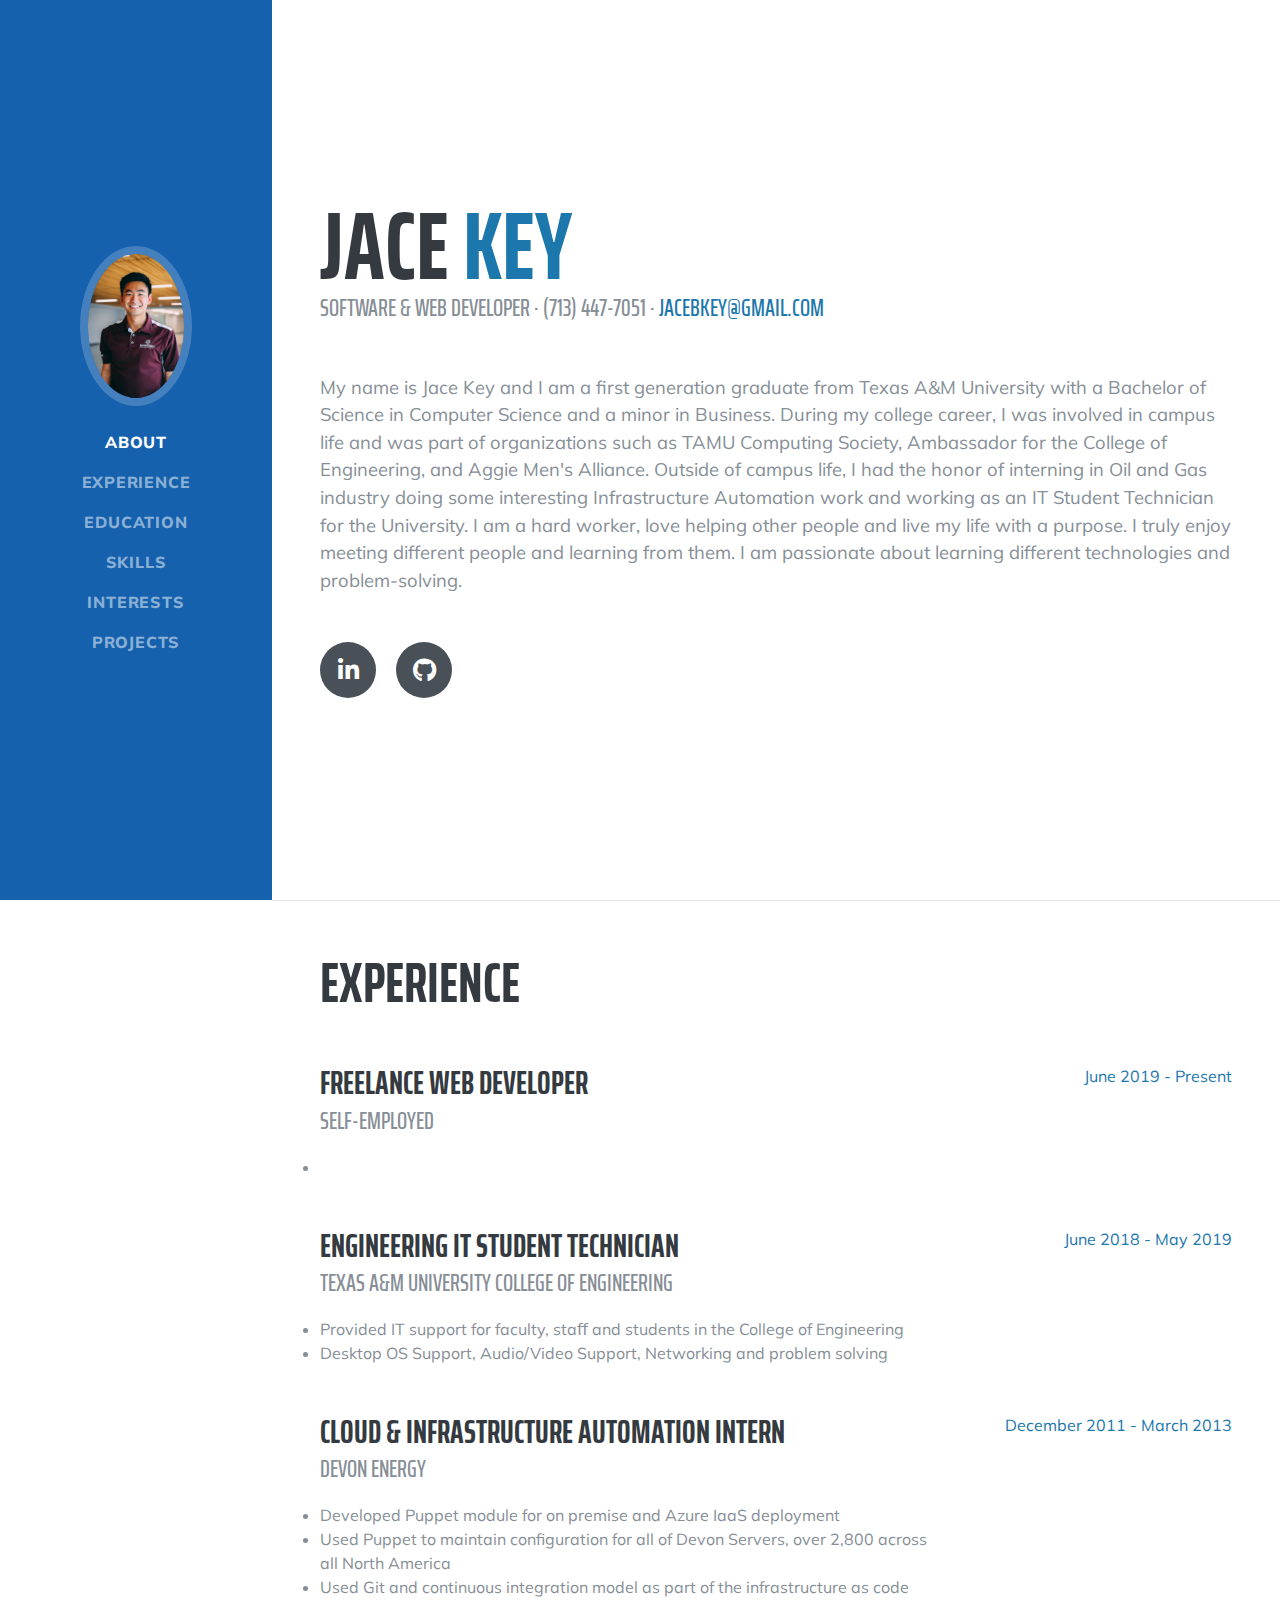
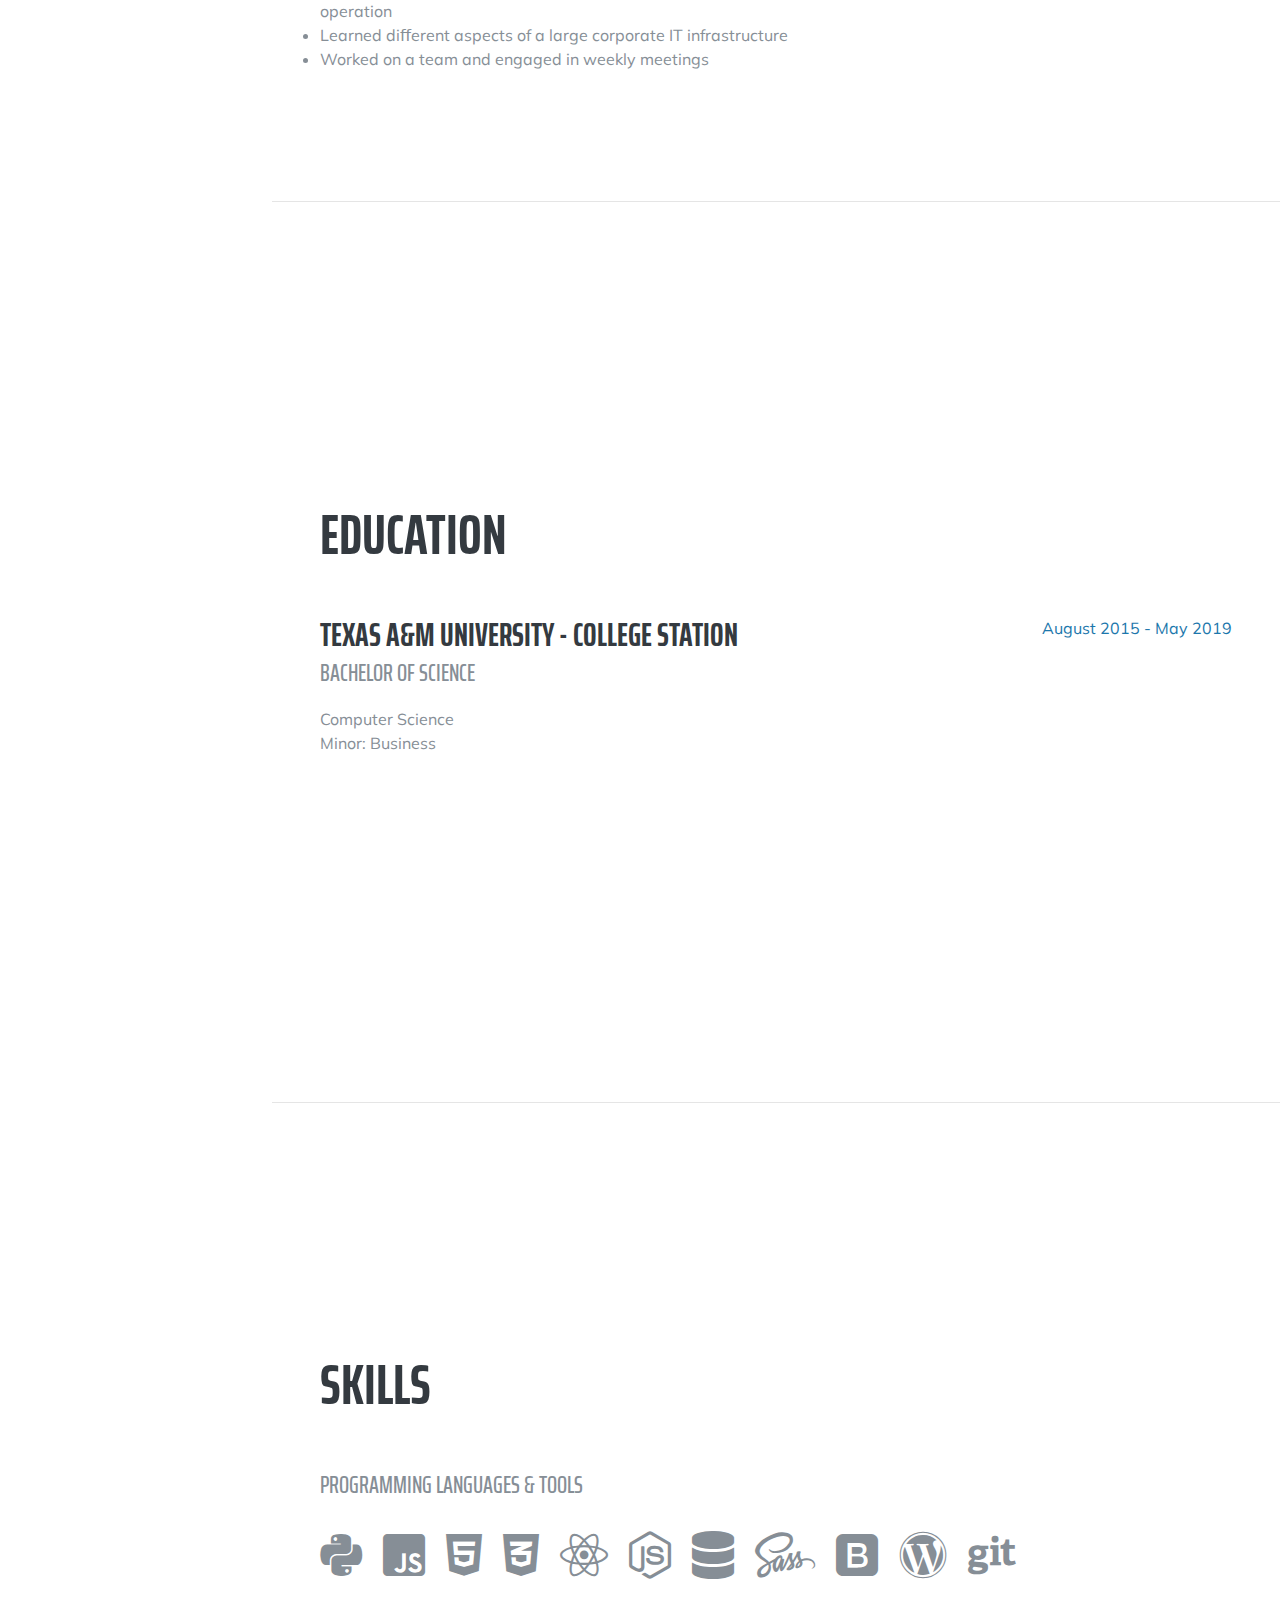
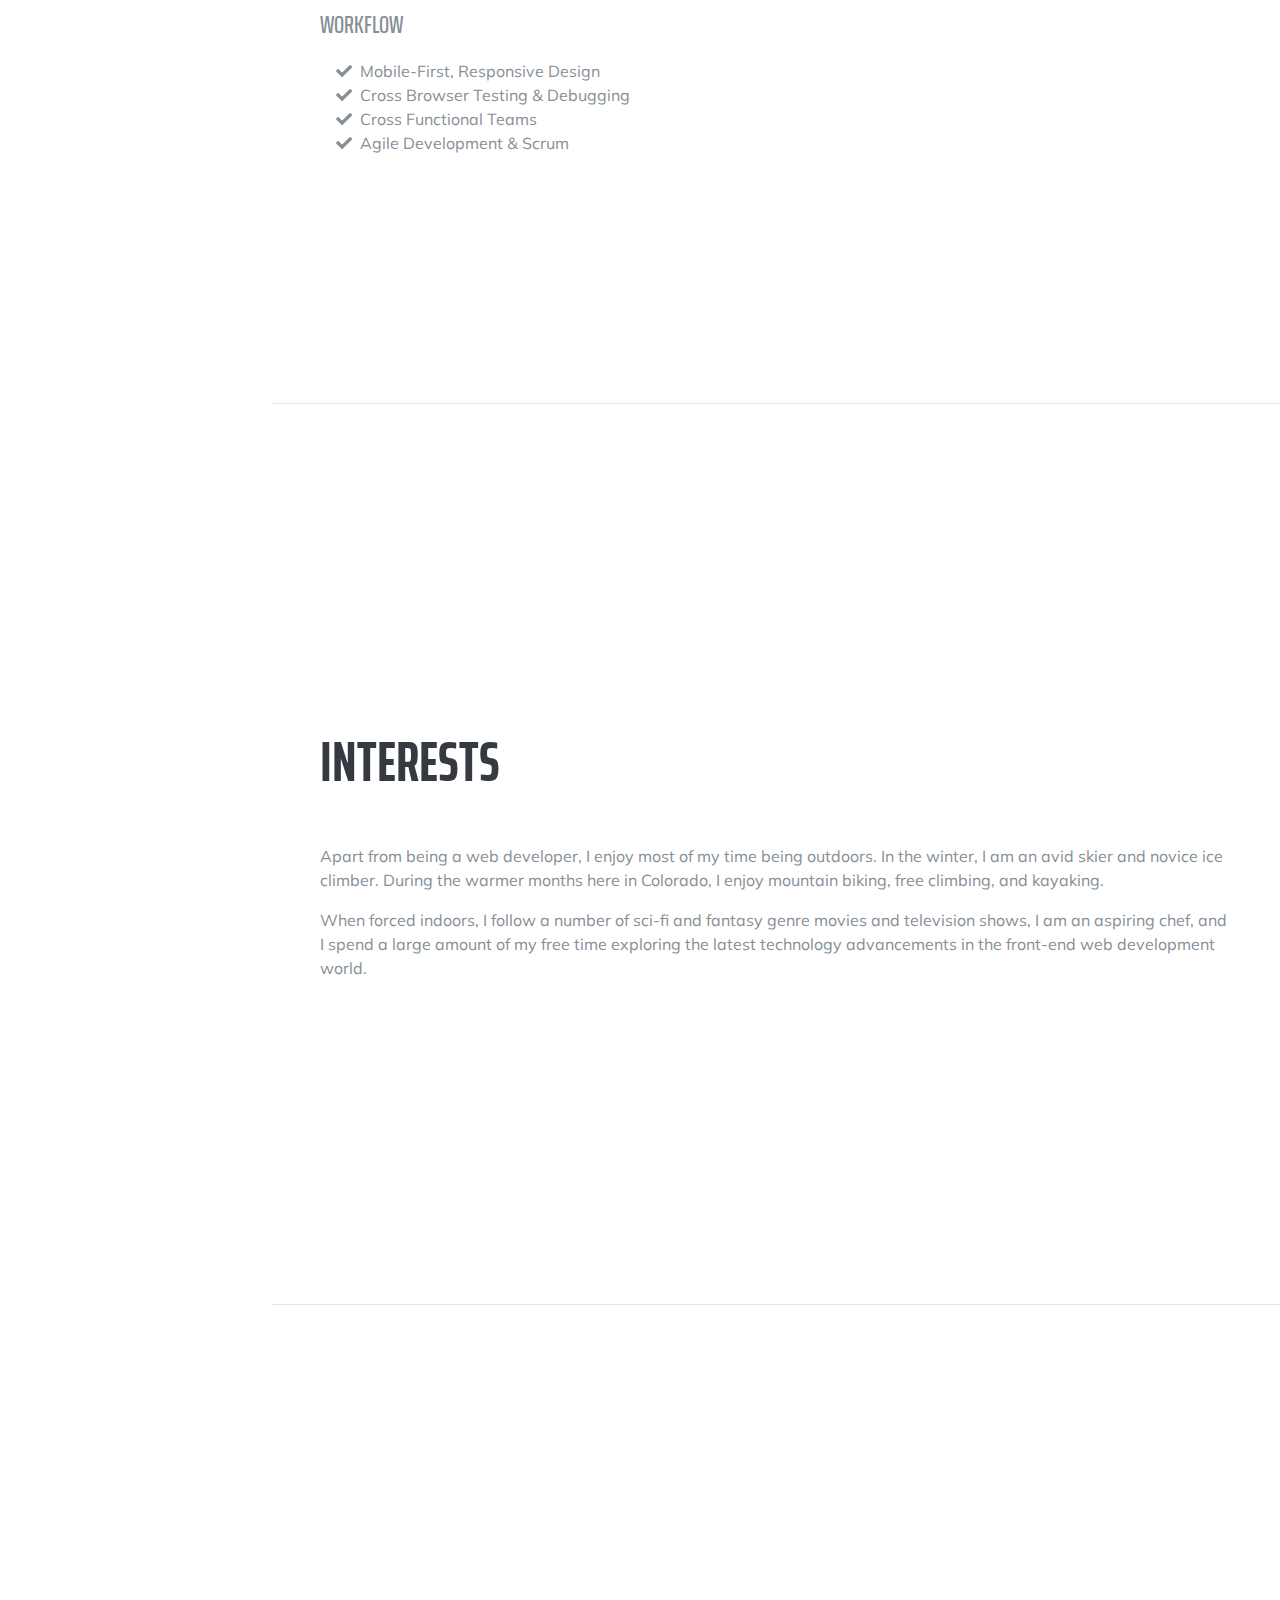
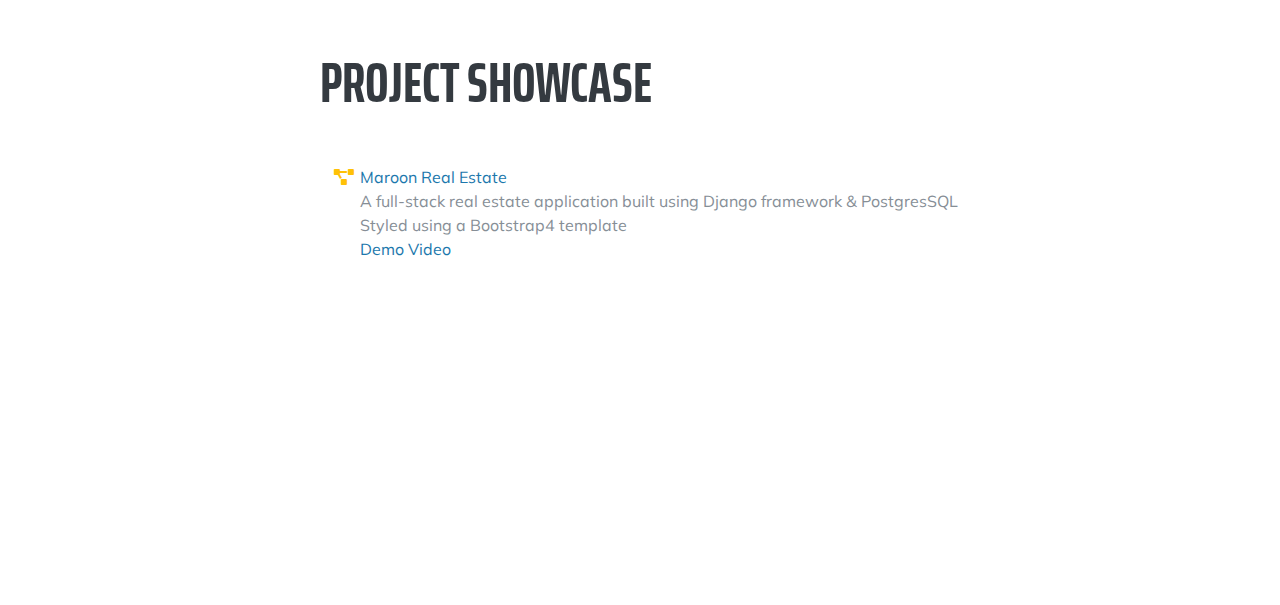
==== index.html @ ccd64944 "added everything except for interests" ====
<!DOCTYPE html>
<html lang="en">

<head>

  <meta charset="utf-8">
  <meta name="viewport" content="width=device-width, initial-scale=1, shrink-to-fit=no">
  <meta name="description" content="">
  <meta name="author" content="">

  <title>Jace B Key - Software & Web Developer</title>

  <!-- Bootstrap core CSS -->
  <link href="vendor/bootstrap/css/bootstrap.min.css" rel="stylesheet">

  <!-- Custom fonts for this template -->
  <link href="https://fonts.googleapis.com/css?family=Saira+Extra+Condensed:500,700" rel="stylesheet">
  <link href="https://fonts.googleapis.com/css?family=Muli:400,400i,800,800i" rel="stylesheet">
  <link href="vendor/fontawesome-free/css/all.min.css" rel="stylesheet">

  <!-- Custom styles for this template -->
  <link href="css/resume.min.css" rel="stylesheet">

</head>

<body id="page-top">

  <nav class="navbar navbar-expand-lg navbar-dark bg-primary fixed-top" id="sideNav">
    <a class="navbar-brand js-scroll-trigger" href="#page-top">
      <span class="d-block d-lg-none">Jace Key</span>
      <span class="d-none d-lg-block">
        <img class="img-fluid img-profile rounded-circle mx-auto mb-2" src="img/profile.jpg" alt="">
      </span>
    </a>
    <button class="navbar-toggler" type="button" data-toggle="collapse" data-target="#navbarSupportedContent" aria-controls="navbarSupportedContent" aria-expanded="false" aria-label="Toggle navigation">
      <span class="navbar-toggler-icon"></span>
    </button>
    <div class="collapse navbar-collapse" id="navbarSupportedContent">
      <ul class="navbar-nav">
        <li class="nav-item">
          <a class="nav-link js-scroll-trigger" href="#about">About</a>
        </li>
        <li class="nav-item">
          <a class="nav-link js-scroll-trigger" href="#experience">Experience</a>
        </li>
        <li class="nav-item">
          <a class="nav-link js-scroll-trigger" href="#education">Education</a>
        </li>
        <li class="nav-item">
          <a class="nav-link js-scroll-trigger" href="#skills">Skills</a>
        </li>
        <li class="nav-item">
          <a class="nav-link js-scroll-trigger" href="#interests">Interests</a>
        </li>
        <li class="nav-item">
          <a class="nav-link js-scroll-trigger" href="#projects">Projects</a>
        </li>
      </ul>
    </div>
  </nav>

  <div class="container-fluid p-0">

    <section class="resume-section p-3 p-lg-5 d-flex align-items-center" id="about">
      <div class="w-100">
        <h1 class="mb-0">Jace
          <span class="text-primary">Key</span>
        </h1>
        <div class="subheading mb-5">Software & Web Developer · (713) 447-7051 ·
          <a href="mailto:jacebkey@gmail.com">jacebkey@gmail.com</a>
        </div>
        <p class="lead mb-5">My name is Jace Key and I am a first generation graduate from Texas A&M University with a Bachelor of Science in Computer Science and a minor in Business.

          During my college career, I was involved in campus life and was part of organizations such as TAMU Computing Society, Ambassador for the College of Engineering, and Aggie Men's Alliance. Outside of campus life, I had the honor of interning in Oil and Gas industry doing some interesting Infrastructure Automation work and working as an IT Student Technician for the University.

          I am a hard worker, love helping other people and live my life with a purpose. I truly enjoy meeting different people and learning from them. I am passionate about learning different technologies and problem-solving.


        </p>
        <div class="social-icons">
          <a href="https://www.linkedin.com/in/jace-key/" target="_blank">
            <i class="fab fa-linkedin-in" ></i>
          </a>
          <a href="https://github.com/jacebkey" target="_blank">
            <i class="fab fa-github"></i>
          </a>
        </div>
      </div>
    </section>

    <hr class="m-0">

    <section class="resume-section p-3 p-lg-5 d-flex justify-content-center" id="experience">
      <div class="w-100">
        <h2 class="mb-5">Experience</h2>

        <div class="resume-item d-flex flex-column flex-md-row justify-content-between mb-5">
          <div class="resume-content">
            <h3 class="mb-0">Freelance Web Developer</h3>
            <div class="subheading mb-3">Self-Employed</div>
            <li></li>
          </div>
          <div class="resume-date text-md-right">
            <span class="text-primary">June 2019 - Present</span>
          </div>
        </div>

        <div class="resume-item d-flex flex-column flex-md-row justify-content-between mb-5">
          <div class="resume-content">
            <h3 class="mb-0">Engineering IT Student Technician</h3>
            <div class="subheading mb-3">Texas A&M University College of Engineering</div>
            <li>Provided IT support for faculty, staﬀ and students in the College of Engineering</li>
            <li>Desktop OS Support, Audio/Video Support, Networking and problem solving</li>
          </div>

          <div class="resume-date text-md-right">
            <span class="text-primary">June 2018 - May 2019</span>
          </div>
        </div>

        <div class="resume-item d-flex flex-column flex-md-row justify-content-between mb-5">
          <div class="resume-content">
            <h3 class="mb-0">Cloud & Infrastructure Automation Intern</h3>
            <div class="subheading mb-3">Devon Energy</div>
            <li>Developed Puppet module for on premise and Azure IaaS deployment</li>
            <li>Used Puppet to maintain configuration for all of Devon Servers, over 2,800 across all North America</li>
            <li>Used Git and continuous integration model as part of the infrastructure as code operation</li>
            <li>Learned diﬀerent aspects of a large corporate IT infrastructure</li>
            <li>Worked on a team and engaged in weekly meetings</li>
          </div>
          <div class="resume-date text-md-right">
            <span class="text-primary">December 2011 - March 2013</span>
          </div>
        </div>

      </div>

    </section>

    <hr class="m-0">

    <section class="resume-section p-3 p-lg-5 d-flex align-items-center" id="education">
      <div class="w-100">
        <h2 class="mb-5">Education</h2>

        <div class="resume-item d-flex flex-column flex-md-row justify-content-between mb-5">
          <div class="resume-content">
            <h3 class="mb-0">Texas A&M University - College Station</h3>

            <div class="subheading mb-3">Bachelor of Science</div>
            <div>Computer Science</div>
            <div>Minor: Business</div>

          </div>
          <div class="resume-date text-md-right">
            <span class="text-primary">August 2015 - May 2019</span>
          </div>
        </div>

      </div>
    </section>

    <hr class="m-0">

    <section class="resume-section p-3 p-lg-5 d-flex align-items-center" id="skills">
      <div class="w-100">
        <h2 class="mb-5">Skills</h2>

        <div class="subheading mb-3">Programming Languages &amp; Tools</div>
        <ul class="list-inline dev-icons">
          <li class="list-inline-item">
            <i class="fab fa-python"></i>
          </li>
          <li class="list-inline-item">
            <i class="fab fa-js-square"></i>
          </li>
          <li class="list-inline-item">
            <i class="fab fa-html5"></i>
          </li>
          <li class="list-inline-item">
            <i class="fab fa-css3-alt"></i>
          </li>
          <li class="list-inline-item">
            <i class="fab fa-react"></i>
          </li>
          <li class="list-inline-item">
            <i class="fab fa-node-js"></i>
          </li>
          <li class="list-inline-item">
            <i class="fas fa-database"></i>
          </li>
          <li class="list-inline-item">
            <i class="fab fa-sass"></i>
          </li>
          <li class="list-inline-item">
            <i class="fab fa-bootstrap"></i>
          </li>
          <li class="list-inline-item">
            <i class="fab fa-wordpress"></i>
          </li>
          <li class="list-inline-item">
            <i class="fab fa-git"></i>
          </li>
        </ul>

        <div class="subheading mb-3">Workflow</div>
        <ul class="fa-ul mb-0">
          <li>
            <i class="fa-li fa fa-check"></i>
            Mobile-First, Responsive Design</li>
          <li>
            <i class="fa-li fa fa-check"></i>
            Cross Browser Testing &amp; Debugging</li>
          <li>
            <i class="fa-li fa fa-check"></i>
            Cross Functional Teams</li>
          <li>
            <i class="fa-li fa fa-check"></i>
            Agile Development &amp; Scrum</li>
        </ul>
      </div>
    </section>

    <hr class="m-0">

    <section class="resume-section p-3 p-lg-5 d-flex align-items-center" id="interests">
      <div class="w-100">
        <h2 class="mb-5">Interests</h2>
        <p>Apart from being a web developer, I enjoy most of my time being outdoors. In the winter, I am an avid skier and novice ice climber. During the warmer months here in Colorado, I enjoy mountain biking, free climbing, and kayaking.</p>
        <p class="mb-0">When forced indoors, I follow a number of sci-fi and fantasy genre movies and television shows, I am an aspiring chef, and I spend a large amount of my free time exploring the latest technology advancements in the front-end web development world.</p>
      </div>
    </section>

    <hr class="m-0">

    <section class="resume-section p-3 p-lg-5 d-flex align-items-center" id="projects">
      <div class="w-100">
        <h2 class="mb-5">Project Showcase </h2>
        <ul class="fa-ul mb-0">
          <li>
            <i class="fa-li fa fa-project-diagram text-warning"></i>
            <a href="http://206.189.196.239/" target="_blank">Maroon Real Estate</a>
          </li>
            <li>A full-stack real estate application built using Django framework & PostgresSQL</li>
            <li>Styled using a Bootstrap4 template</li>
            <li>
              <a href="#" target="_blank">Demo Video</a>
            </li>

        </ul>
      </div>
    </section>

  </div>

  <!-- Bootstrap core JavaScript -->
  <script src="vendor/jquery/jquery.min.js"></script>
  <script src="vendor/bootstrap/js/bootstrap.bundle.min.js"></script>

  <!-- Plugin JavaScript -->
  <script src="vendor/jquery-easing/jquery.easing.min.js"></script>

  <!-- Custom scripts for this template -->
  <script src="js/resume.min.js"></script>

</body>

</html>
---- css/resume.min.css ----
/*!
 * Start Bootstrap - Resume v5.0.8 (https://startbootstrap.com/template-overviews/resume)
 * Copyright 2013-2019 Start Bootstrap
 * Licensed under MIT (https://github.com/BlackrockDigital/startbootstrap-resume/blob/master/LICENSE)
 */
body {
  font-family: Muli, -apple-system, BlinkMacSystemFont, 'Segoe UI', Roboto, 'Helvetica Neue', Arial, sans-serif, 'Apple Color Emoji', 'Segoe UI Emoji', 'Segoe UI Symbol', 'Noto Color Emoji';
  padding-top: 54px;
  color: #868e96
}

@media (min-width:992px) {
  body {
    padding-top: 0;
    padding-left: 17rem
  }
}

h1,
h2,
h3,
h4,
h5,
h6 {
  font-family: 'Saira Extra Condensed', -apple-system, BlinkMacSystemFont, 'Segoe UI', Roboto, 'Helvetica Neue', Arial, sans-serif, 'Apple Color Emoji', 'Segoe UI Emoji', 'Segoe UI Symbol', 'Noto Color Emoji';
  font-weight: 700;
  text-transform: uppercase;
  color: #343a40
}

h1 {
  font-size: 6rem;
  line-height: 5.5rem
}

h2 {
  font-size: 3.5rem
}

h3 {
  font-size: 2rem
}

p.lead {
  font-size: 1.15rem;
  font-weight: 400
}

.subheading {
  text-transform: uppercase;
  font-weight: 500;
  font-family: 'Saira Extra Condensed', -apple-system, BlinkMacSystemFont, 'Segoe UI', Roboto, 'Helvetica Neue', Arial, sans-serif, 'Apple Color Emoji', 'Segoe UI Emoji', 'Segoe UI Symbol', 'Noto Color Emoji';
  font-size: 1.5rem
}

.social-icons a {
  display: inline-block;
  height: 3.5rem;
  width: 3.5rem;
  background-color: #495057;
  color: #fff !important;
  border-radius: 100%;
  text-align: center;
  font-size: 1.5rem;
  line-height: 3.5rem;
  margin-right: 1rem
}

.social-icons a:last-child {
  margin-right: 0
}

.social-icons a:hover {
  background-color: #1561ad
}

.dev-icons {
  font-size: 3rem
}

.dev-icons .list-inline-item i:hover {
  color: #1561ad
}

#sideNav .navbar-nav .nav-item .nav-link {
  font-weight: 800;
  letter-spacing: .05rem;
  text-transform: uppercase
}

#sideNav .navbar-toggler:focus {
  outline-color: #1c77ac
}

@media (min-width:992px) {
  #sideNav {
    text-align: center;
    position: fixed;
    top: 0;
    left: 0;
    display: flex;
    flex-direction: column;
    width: 17rem;
    height: 100vh
  }

  #sideNav .navbar-brand {
    display: flex;
    margin: auto auto 0;
    padding: .5rem
  }

  #sideNav .navbar-brand .img-profile {
    max-width: 10rem;
    max-height: 10rem;
    border: .5rem solid rgba(255, 255, 255, .2)
  }

  #sideNav .navbar-collapse {
    display: flex;
    align-items: flex-start;
    flex-grow: 0;
    width: 100%;
    margin-bottom: auto
  }

  #sideNav .navbar-collapse .navbar-nav {
    flex-direction: column;
    width: 100%
  }

  #sideNav .navbar-collapse .navbar-nav .nav-item {
    display: block
  }

  #sideNav .navbar-collapse .navbar-nav .nav-item .nav-link {
    display: block
  }
}

section.resume-section {
  padding-top: 5rem !important;
  padding-bottom: 5rem !important;
  max-width: 75rem
}

section.resume-section .resume-item .resume-date {
  min-width: none
}

@media (min-width:768px) {
  section.resume-section {
    min-height: 100vh
  }

  section.resume-section .resume-item .resume-date {
    min-width: 18rem
  }
}

@media (min-width:992px) {
  section.resume-section {
    padding-top: 3rem !important;
    padding-bottom: 3rem !important
  }
}

.bg-primary {
  background-color: #1561ad !important
}

.text-primary {
  color: #1c77ac !important
}

a {
  color: #1c77ac
}

a:active,
a:focus,
a:hover {
  color: #1561ad
}
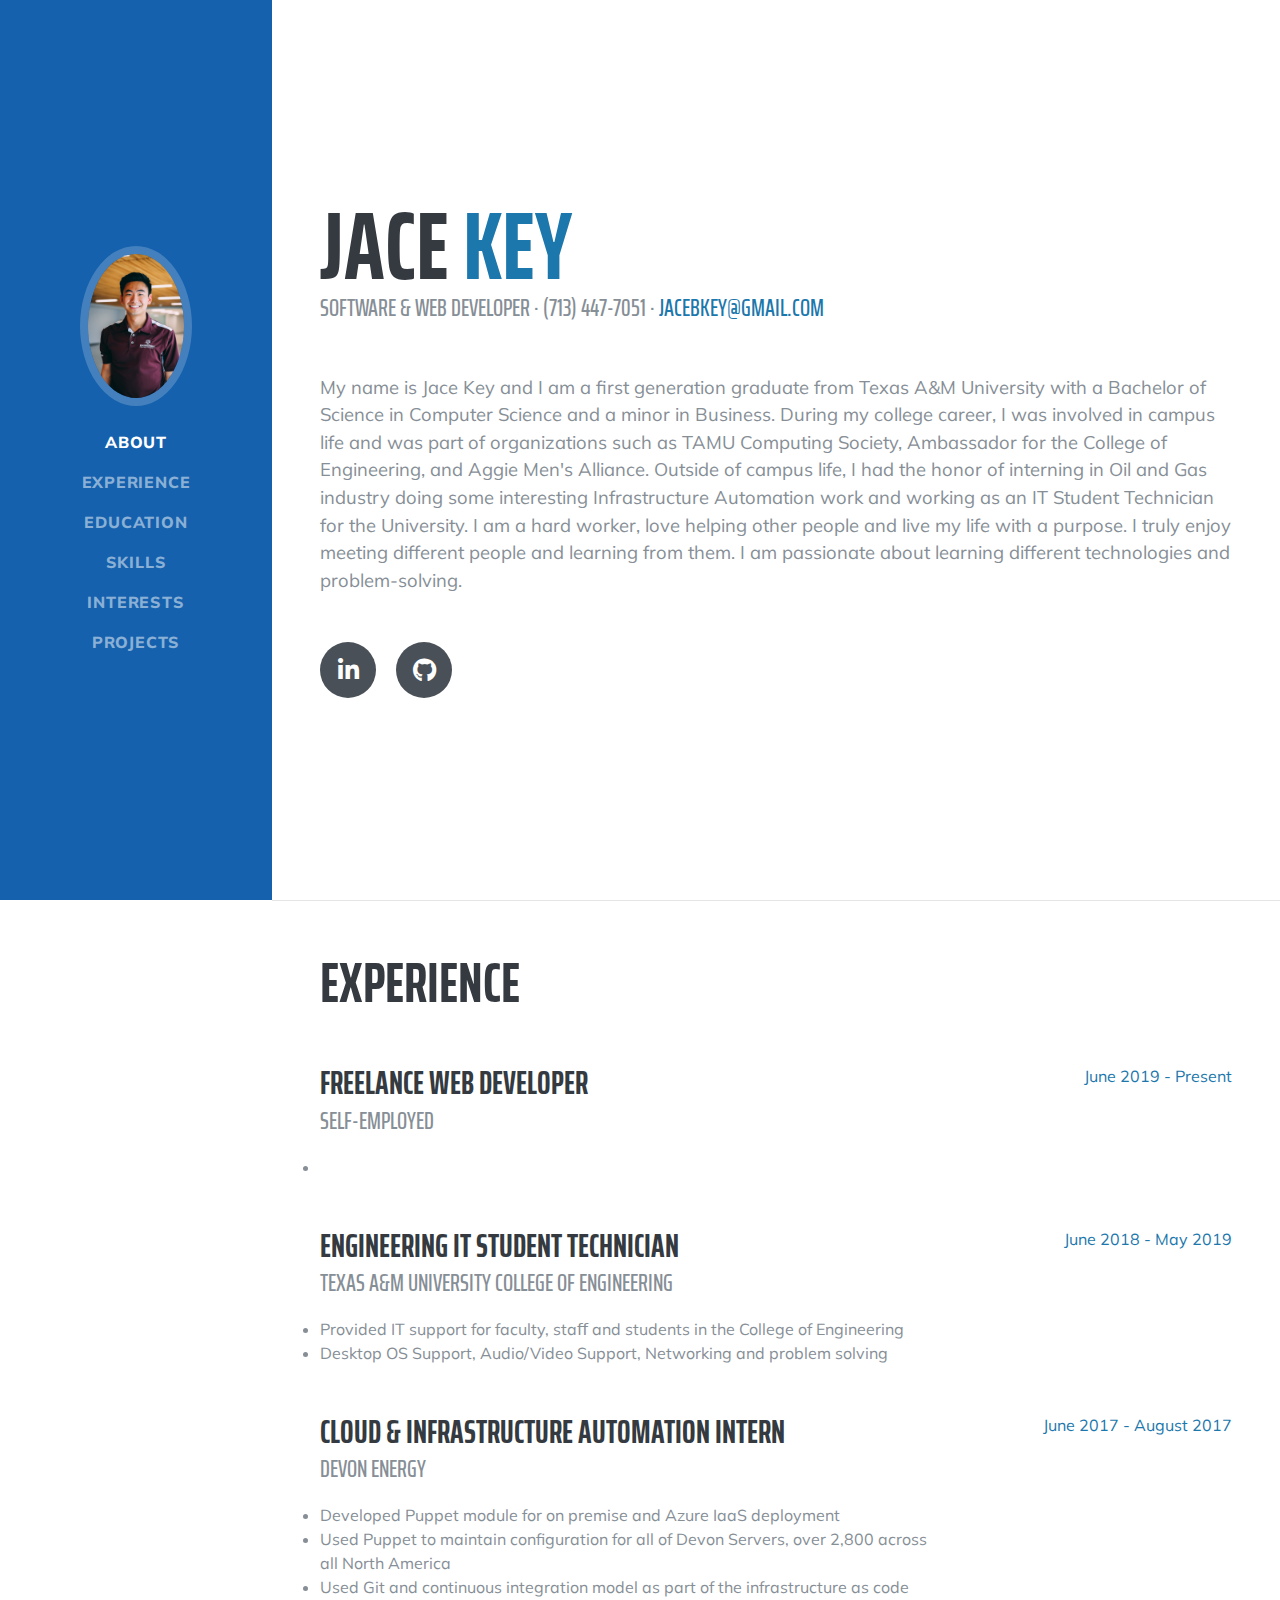
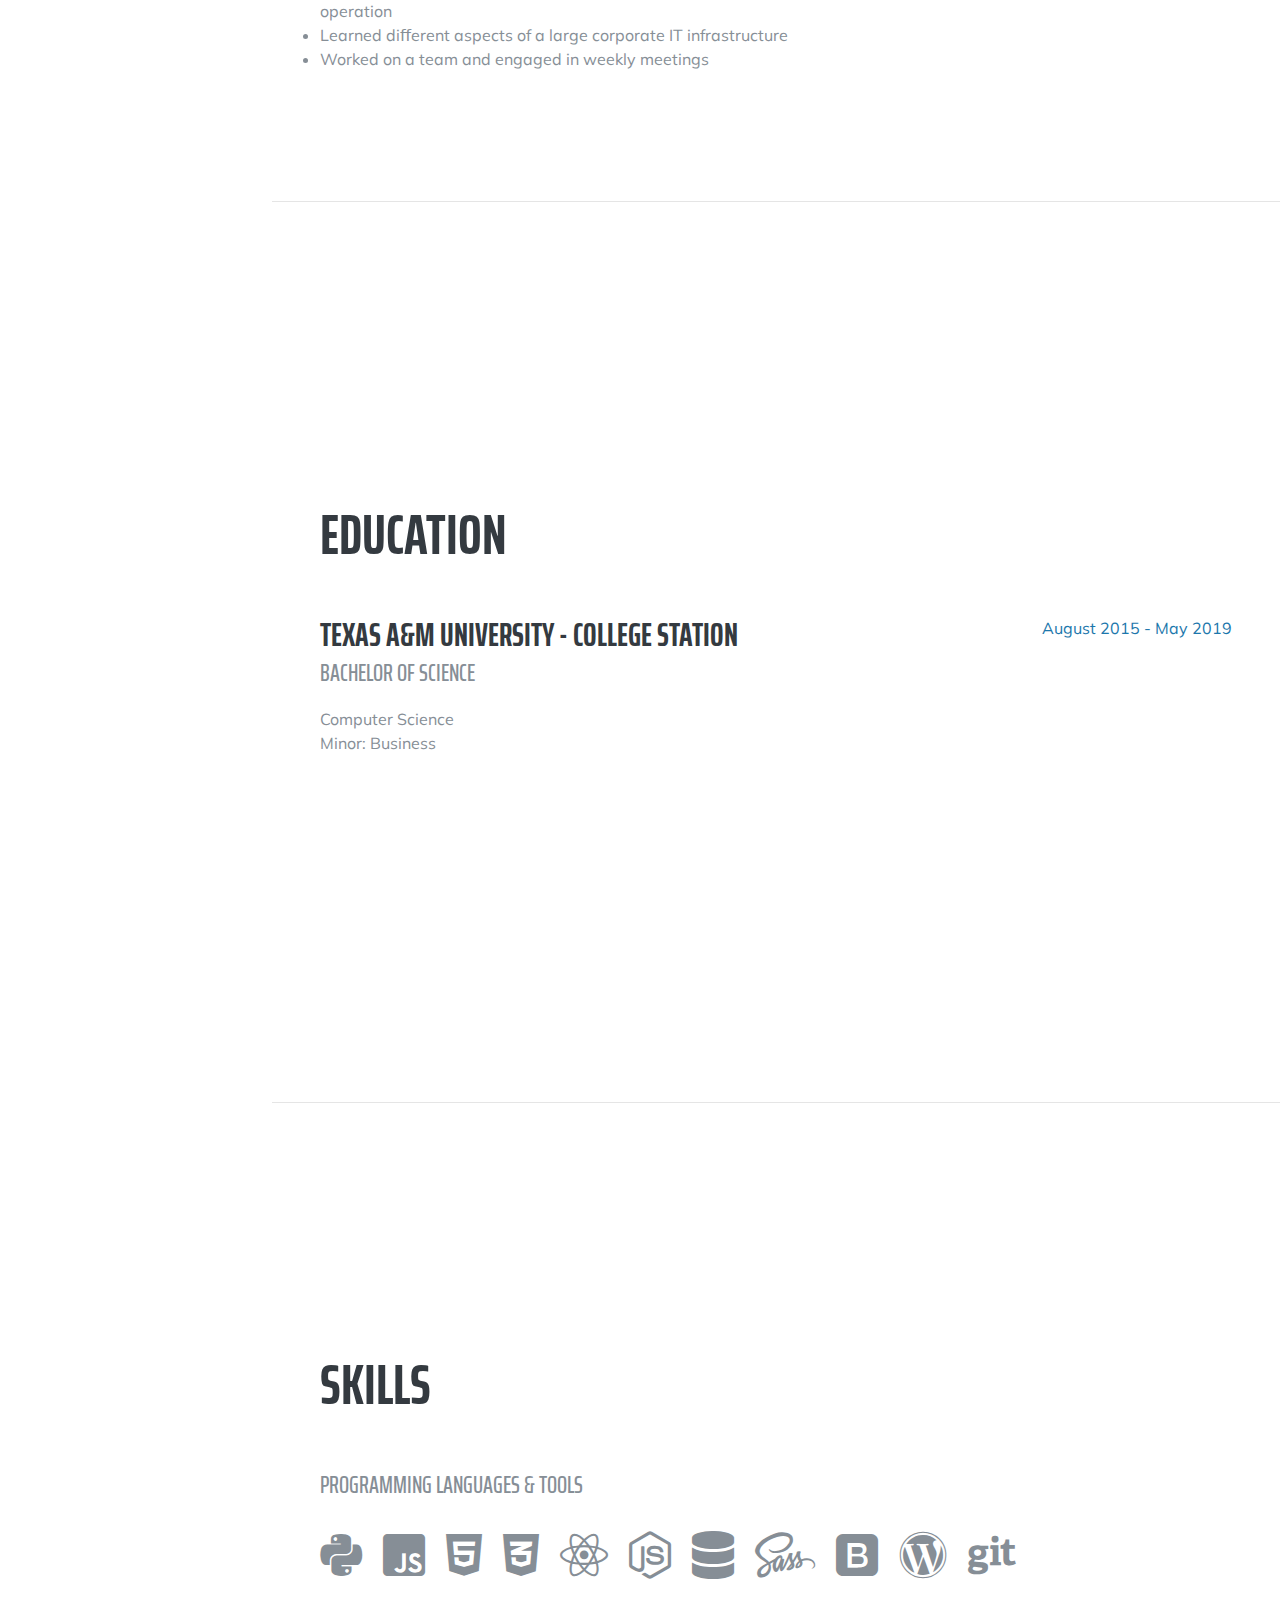
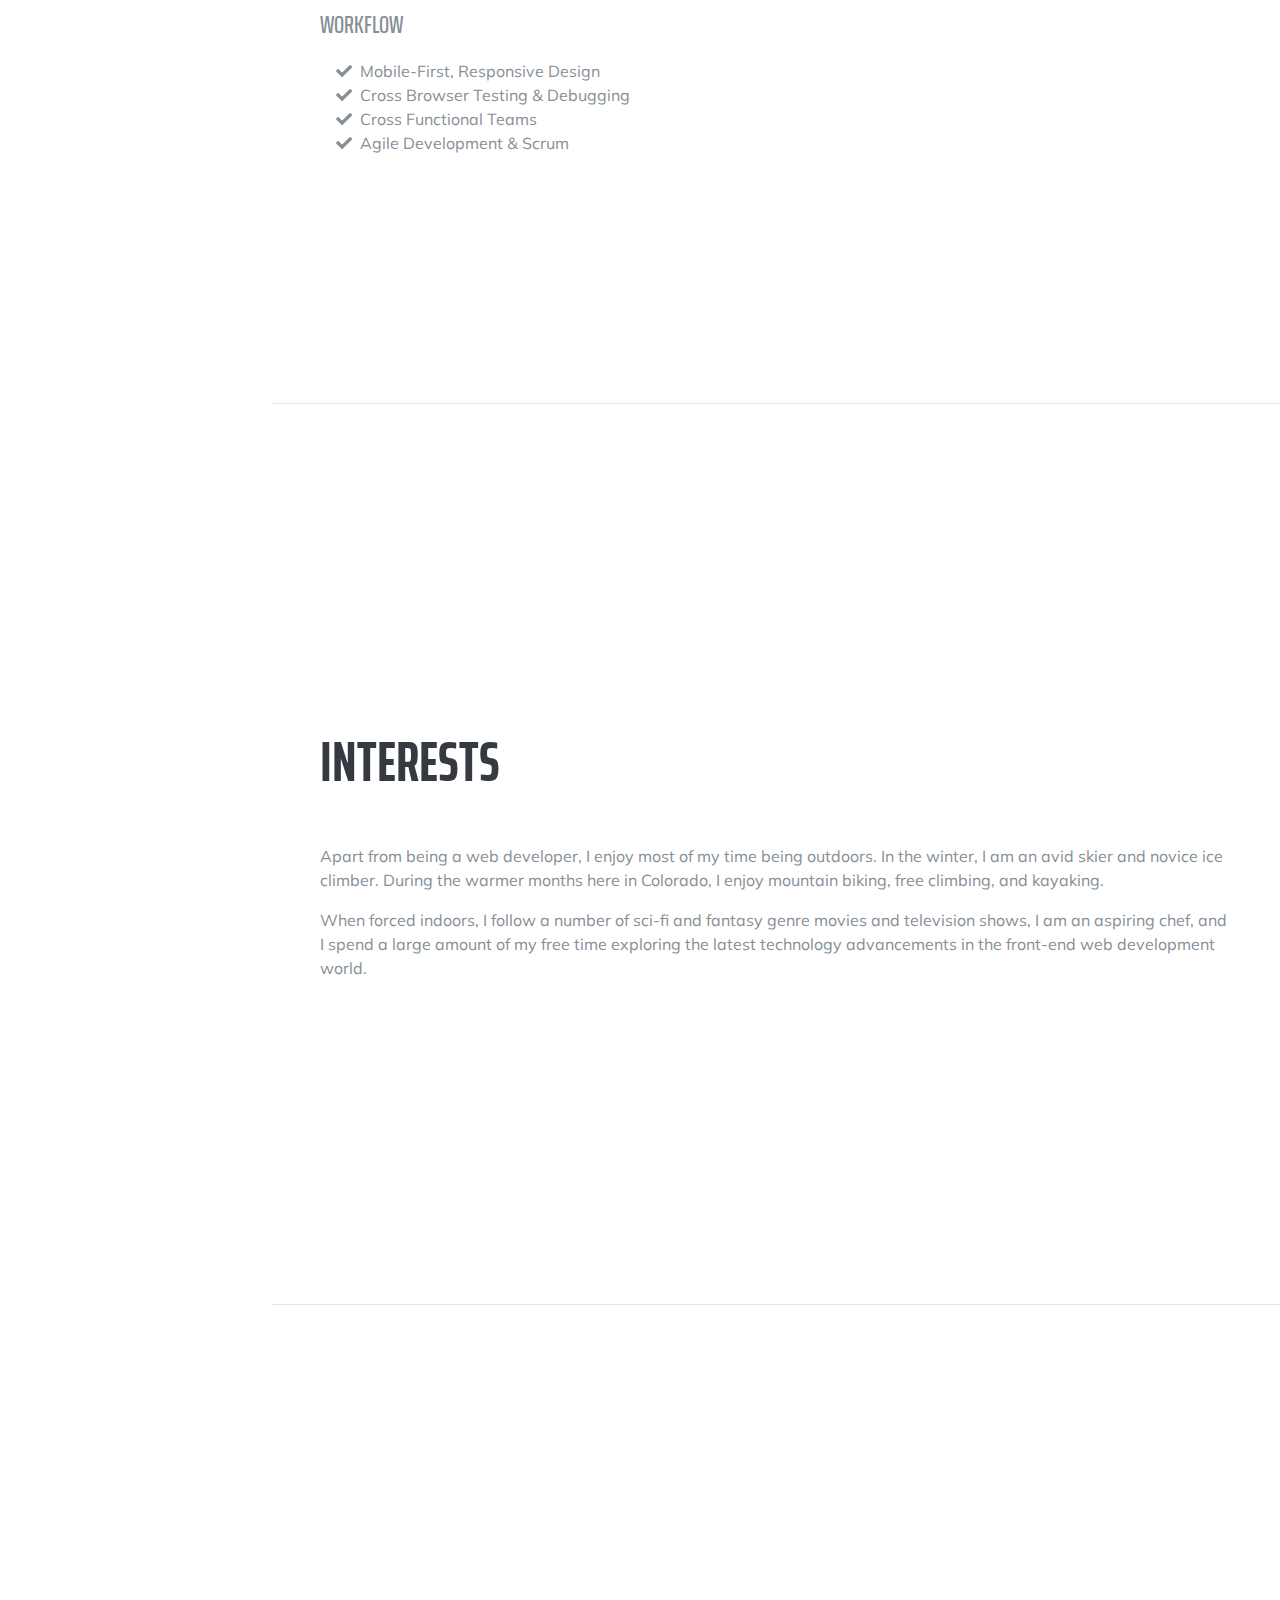
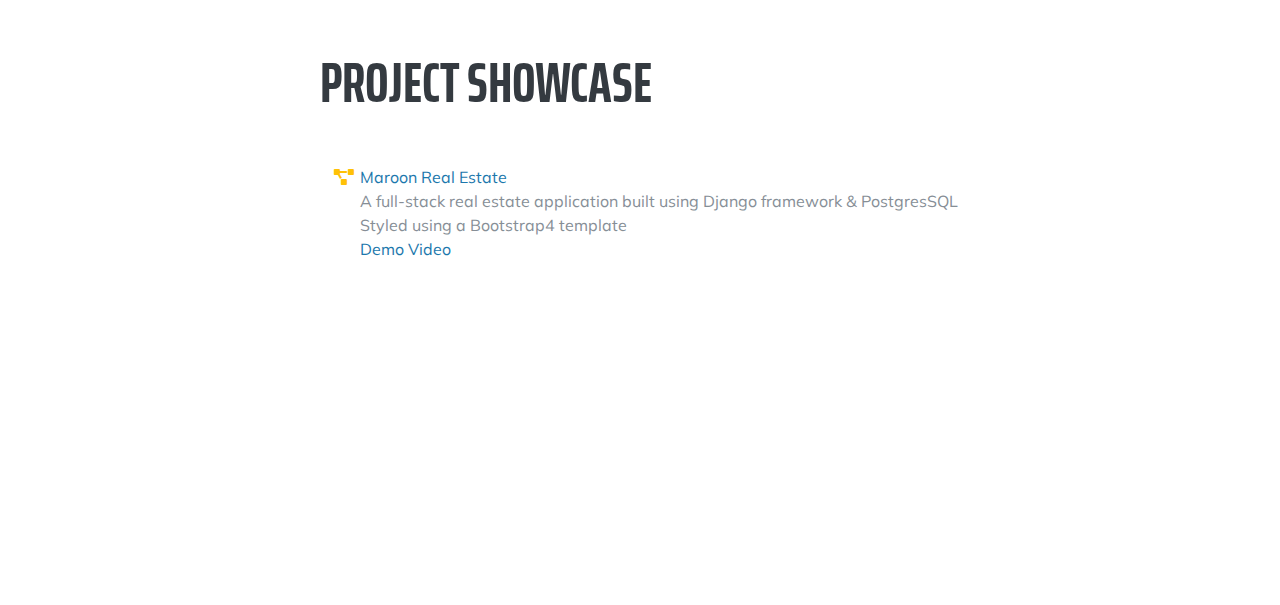
==== commit 23215975: "updated date" ====
--- a/index.html
+++ b/index.html
@@ -129,7 +129,7 @@
             <li>Worked on a team and engaged in weekly meetings</li>
           </div>
           <div class="resume-date text-md-right">
-            <span class="text-primary">December 2011 - March 2013</span>
+            <span class="text-primary">June 2017 - August 2017</span>
           </div>
         </div>
 
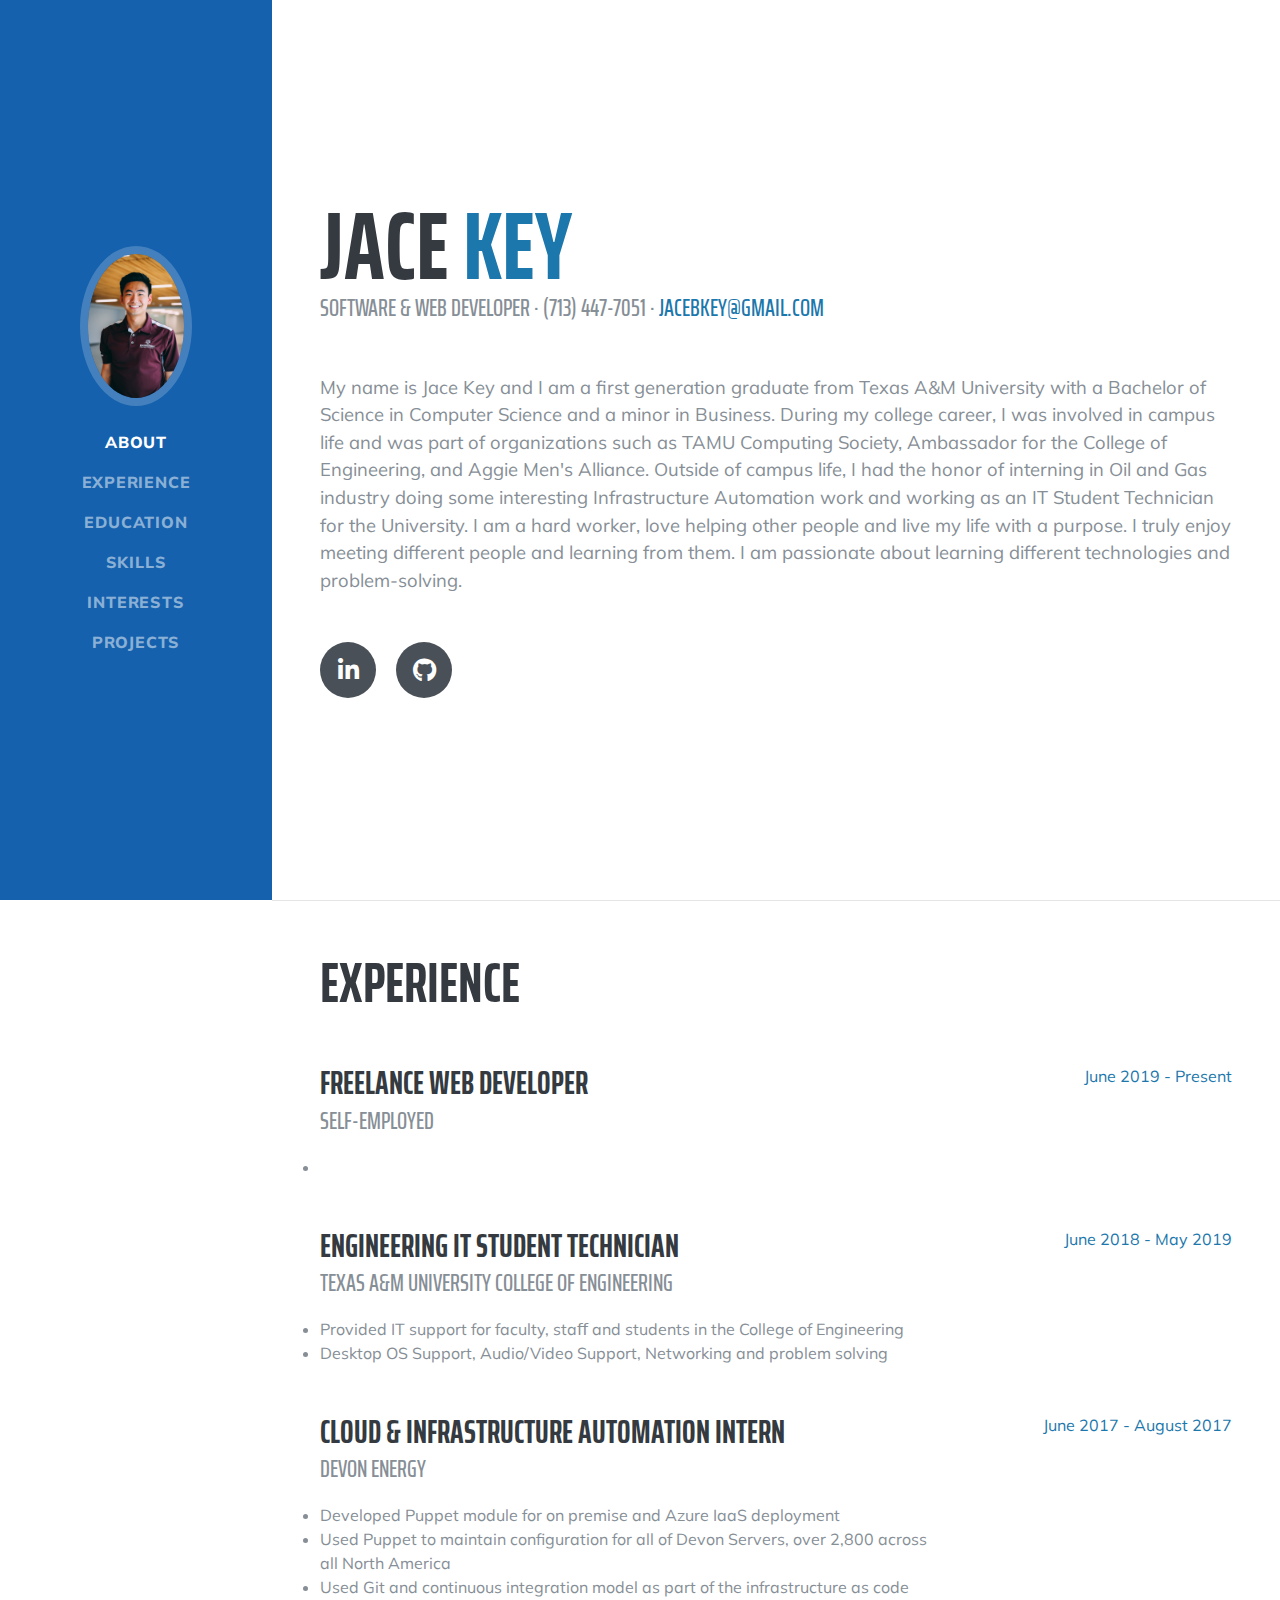
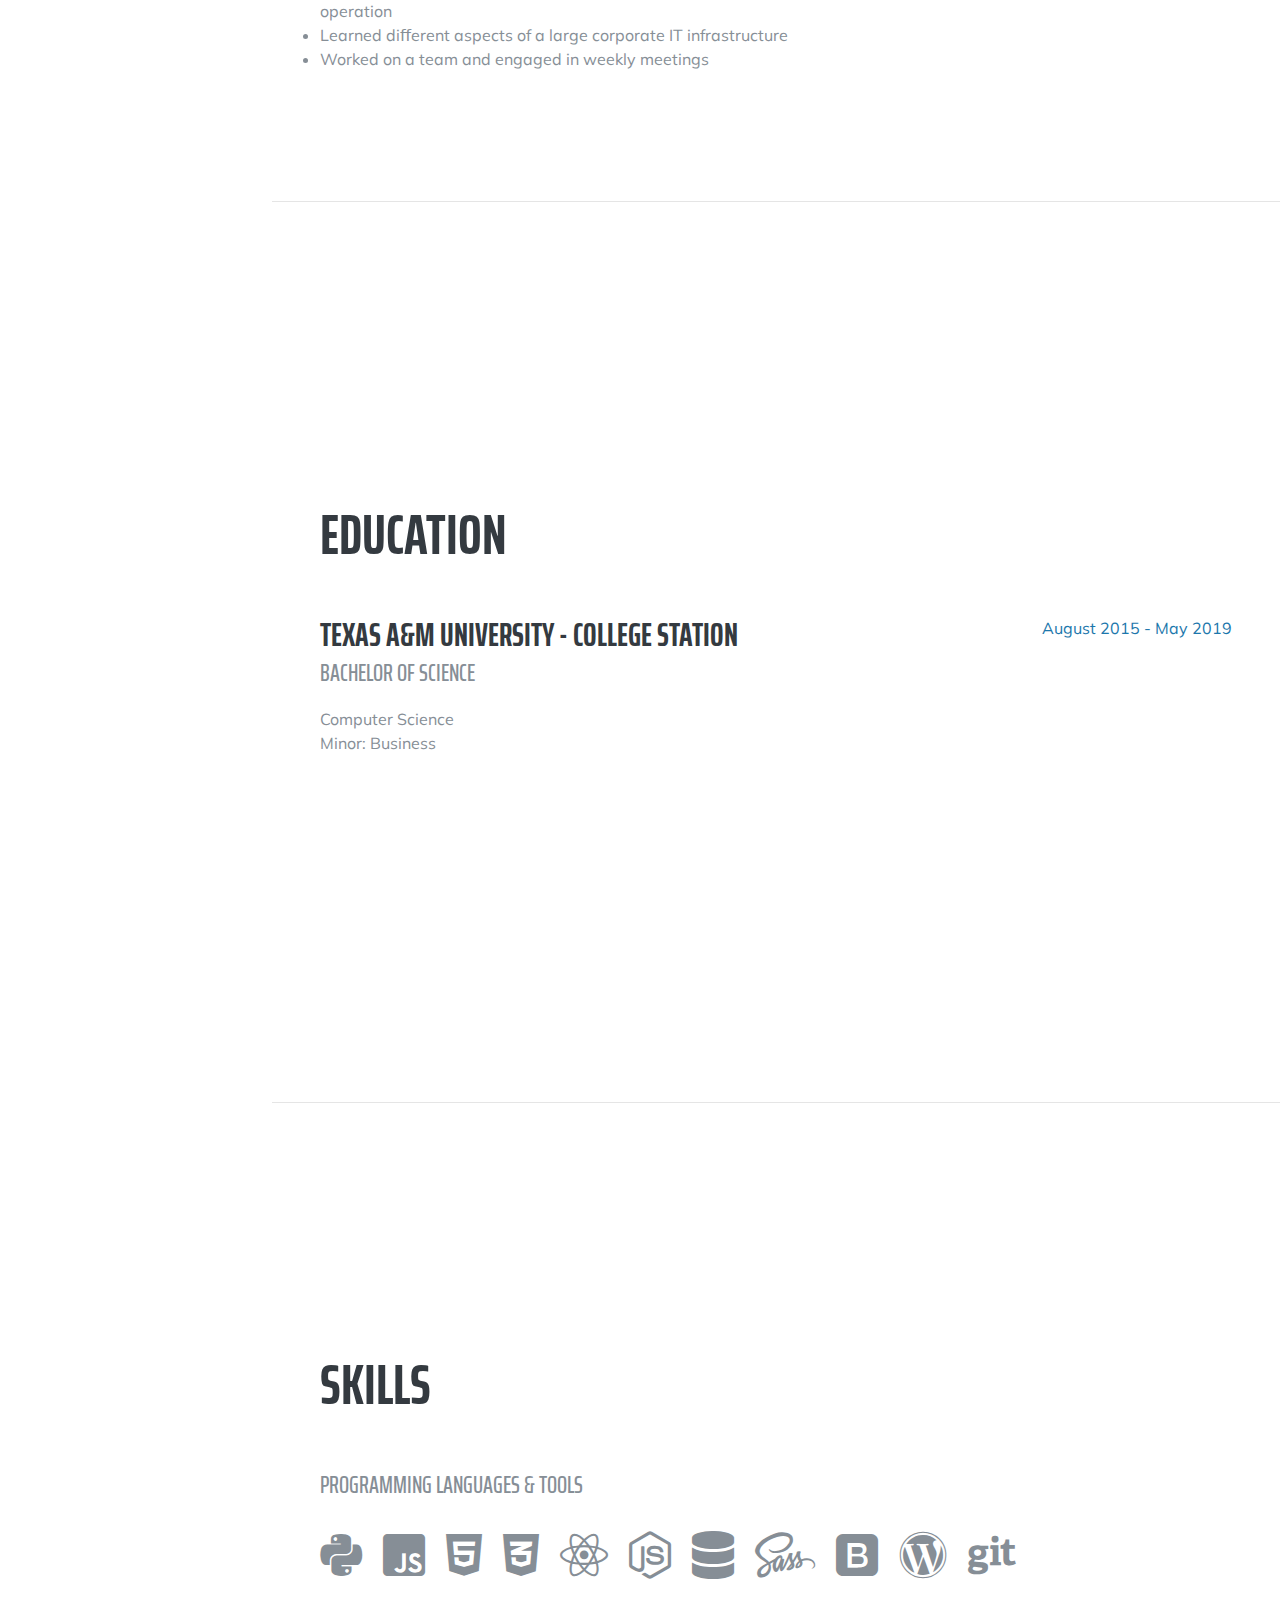
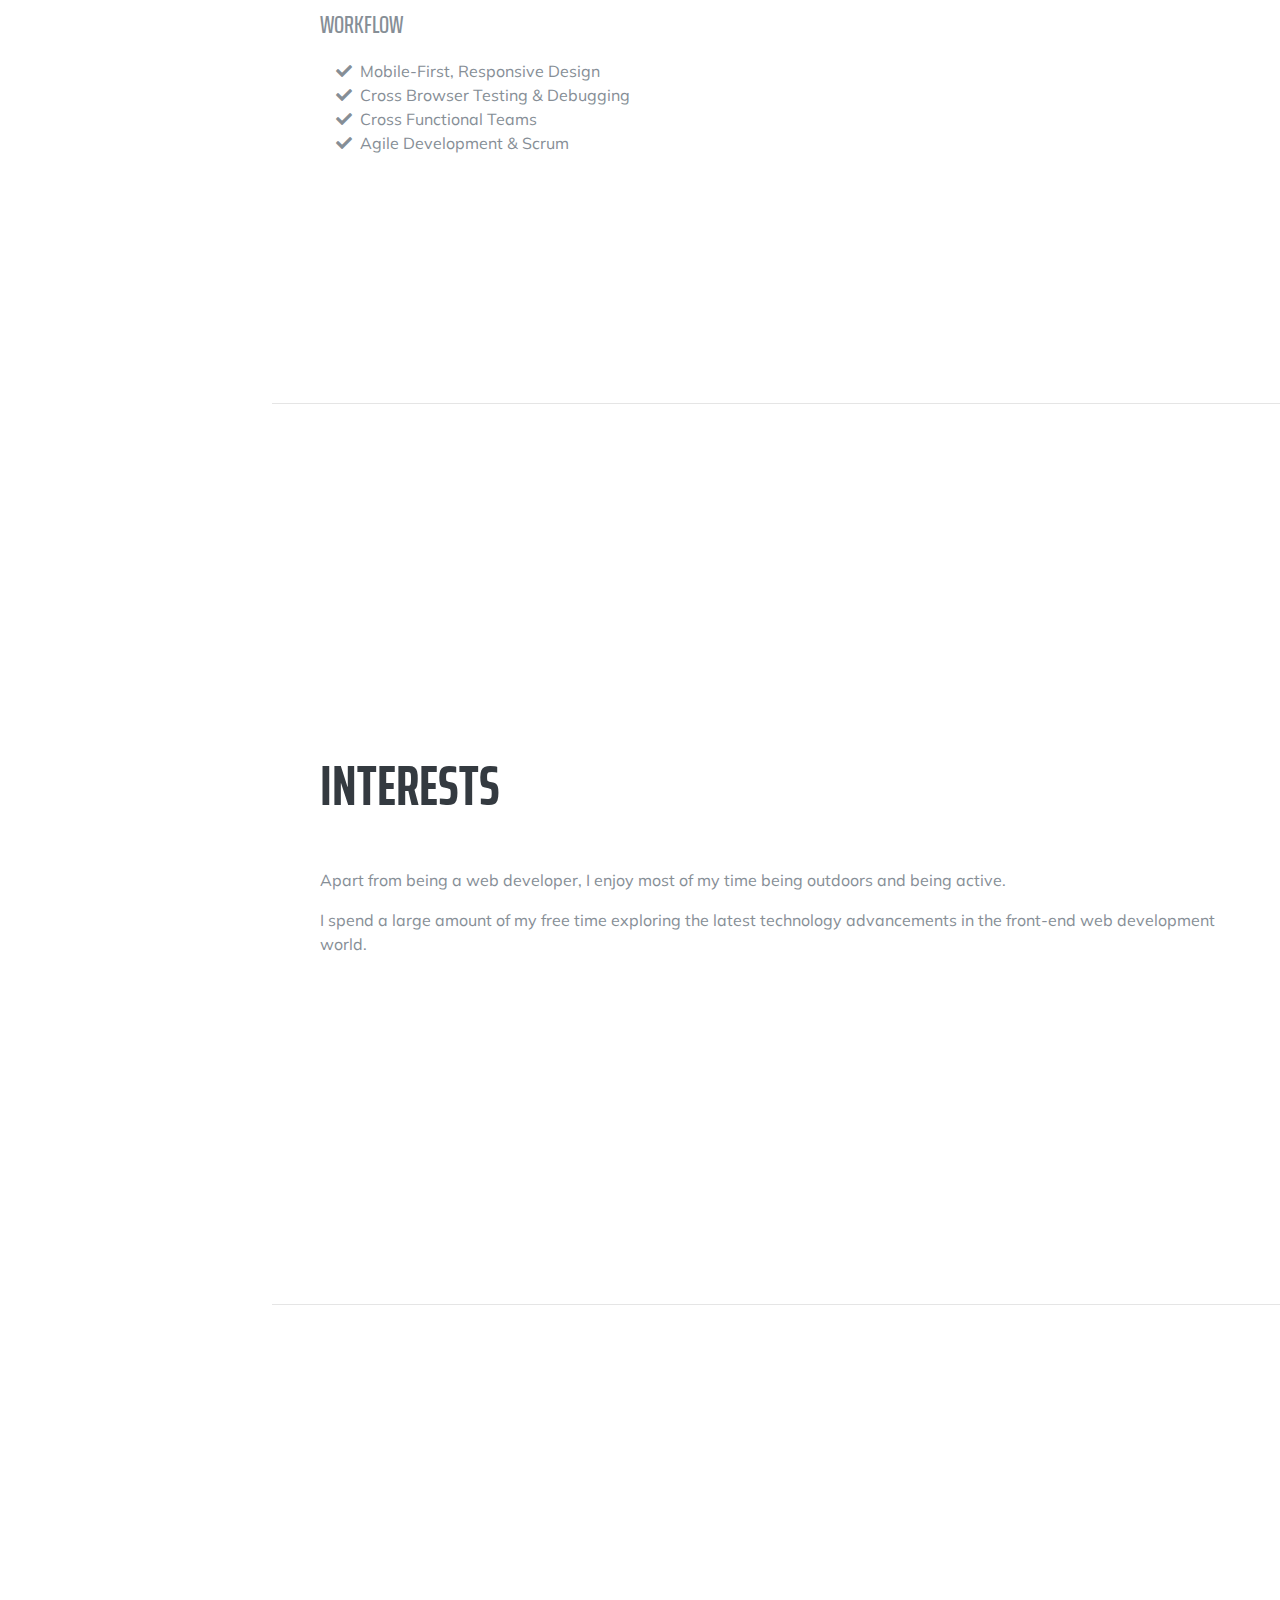
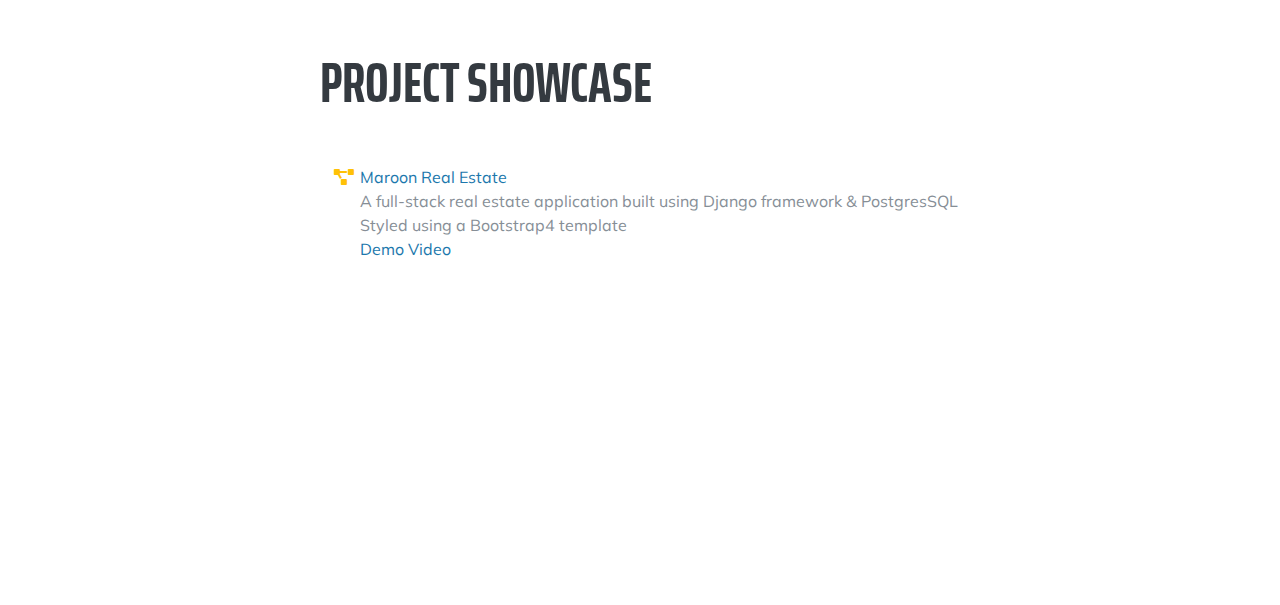
==== commit 975588b6: "need to update interests" ====
--- a/index.html
+++ b/index.html
@@ -226,8 +226,8 @@
     <section class="resume-section p-3 p-lg-5 d-flex align-items-center" id="interests">
       <div class="w-100">
         <h2 class="mb-5">Interests</h2>
-        <p>Apart from being a web developer, I enjoy most of my time being outdoors. In the winter, I am an avid skier and novice ice climber. During the warmer months here in Colorado, I enjoy mountain biking, free climbing, and kayaking.</p>
-        <p class="mb-0">When forced indoors, I follow a number of sci-fi and fantasy genre movies and television shows, I am an aspiring chef, and I spend a large amount of my free time exploring the latest technology advancements in the front-end web development world.</p>
+        <p>Apart from being a web developer, I enjoy most of my time being outdoors and being active. </p>
+        <p class="mb-0">I spend a large amount of my free time exploring the latest technology advancements in the front-end web development world.</p>
       </div>
     </section>
 
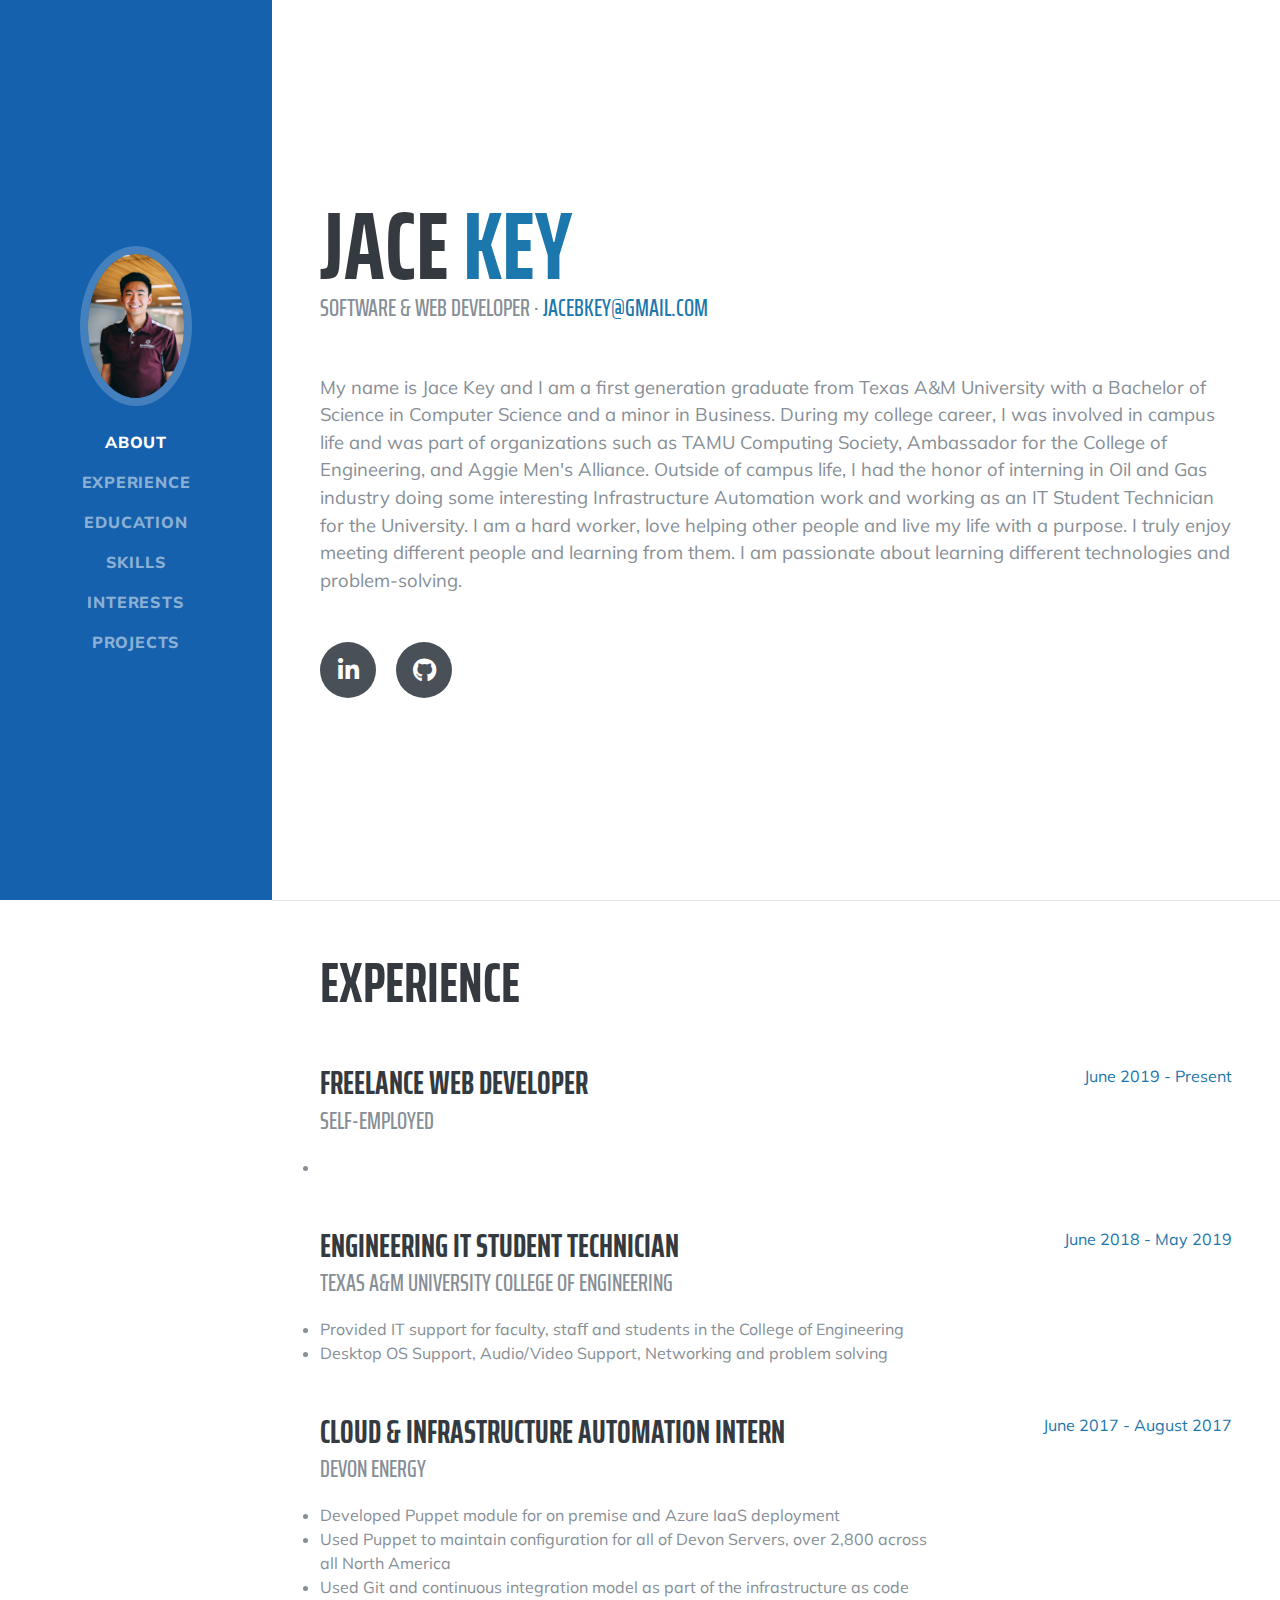
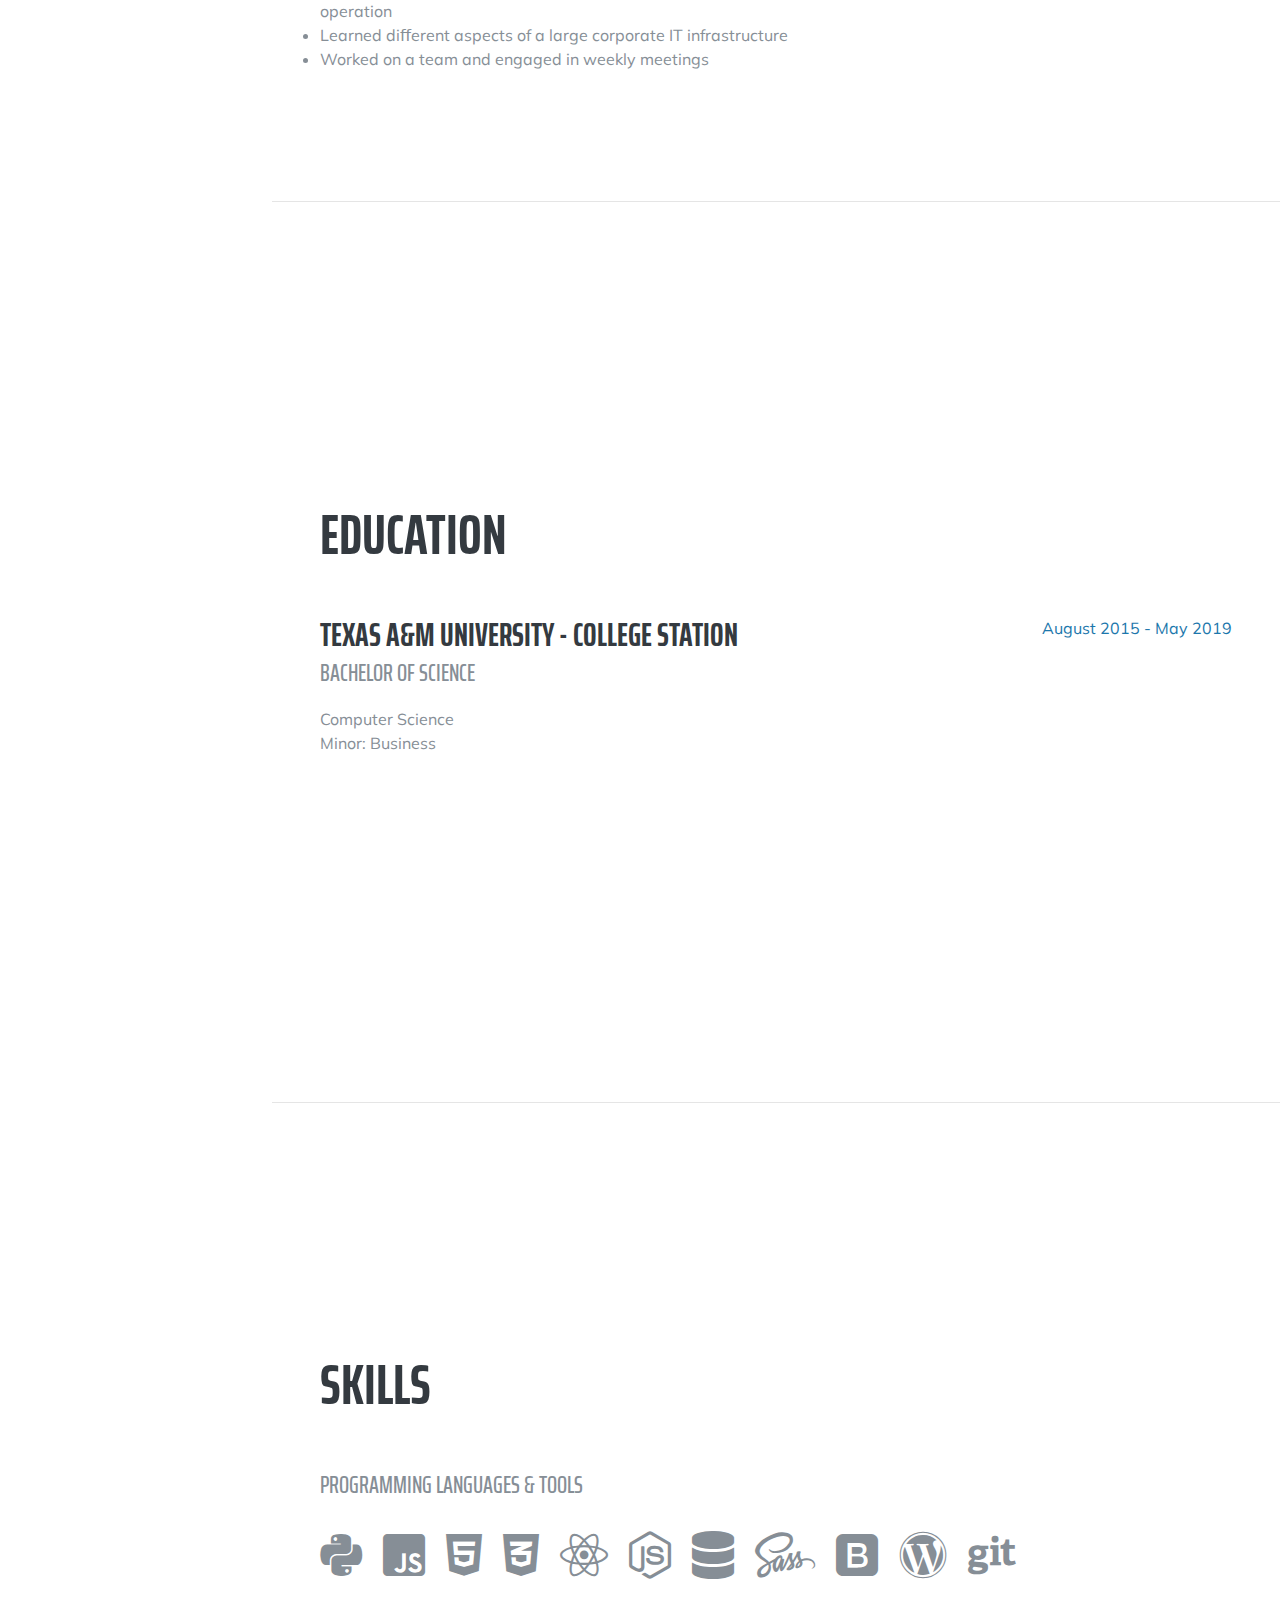
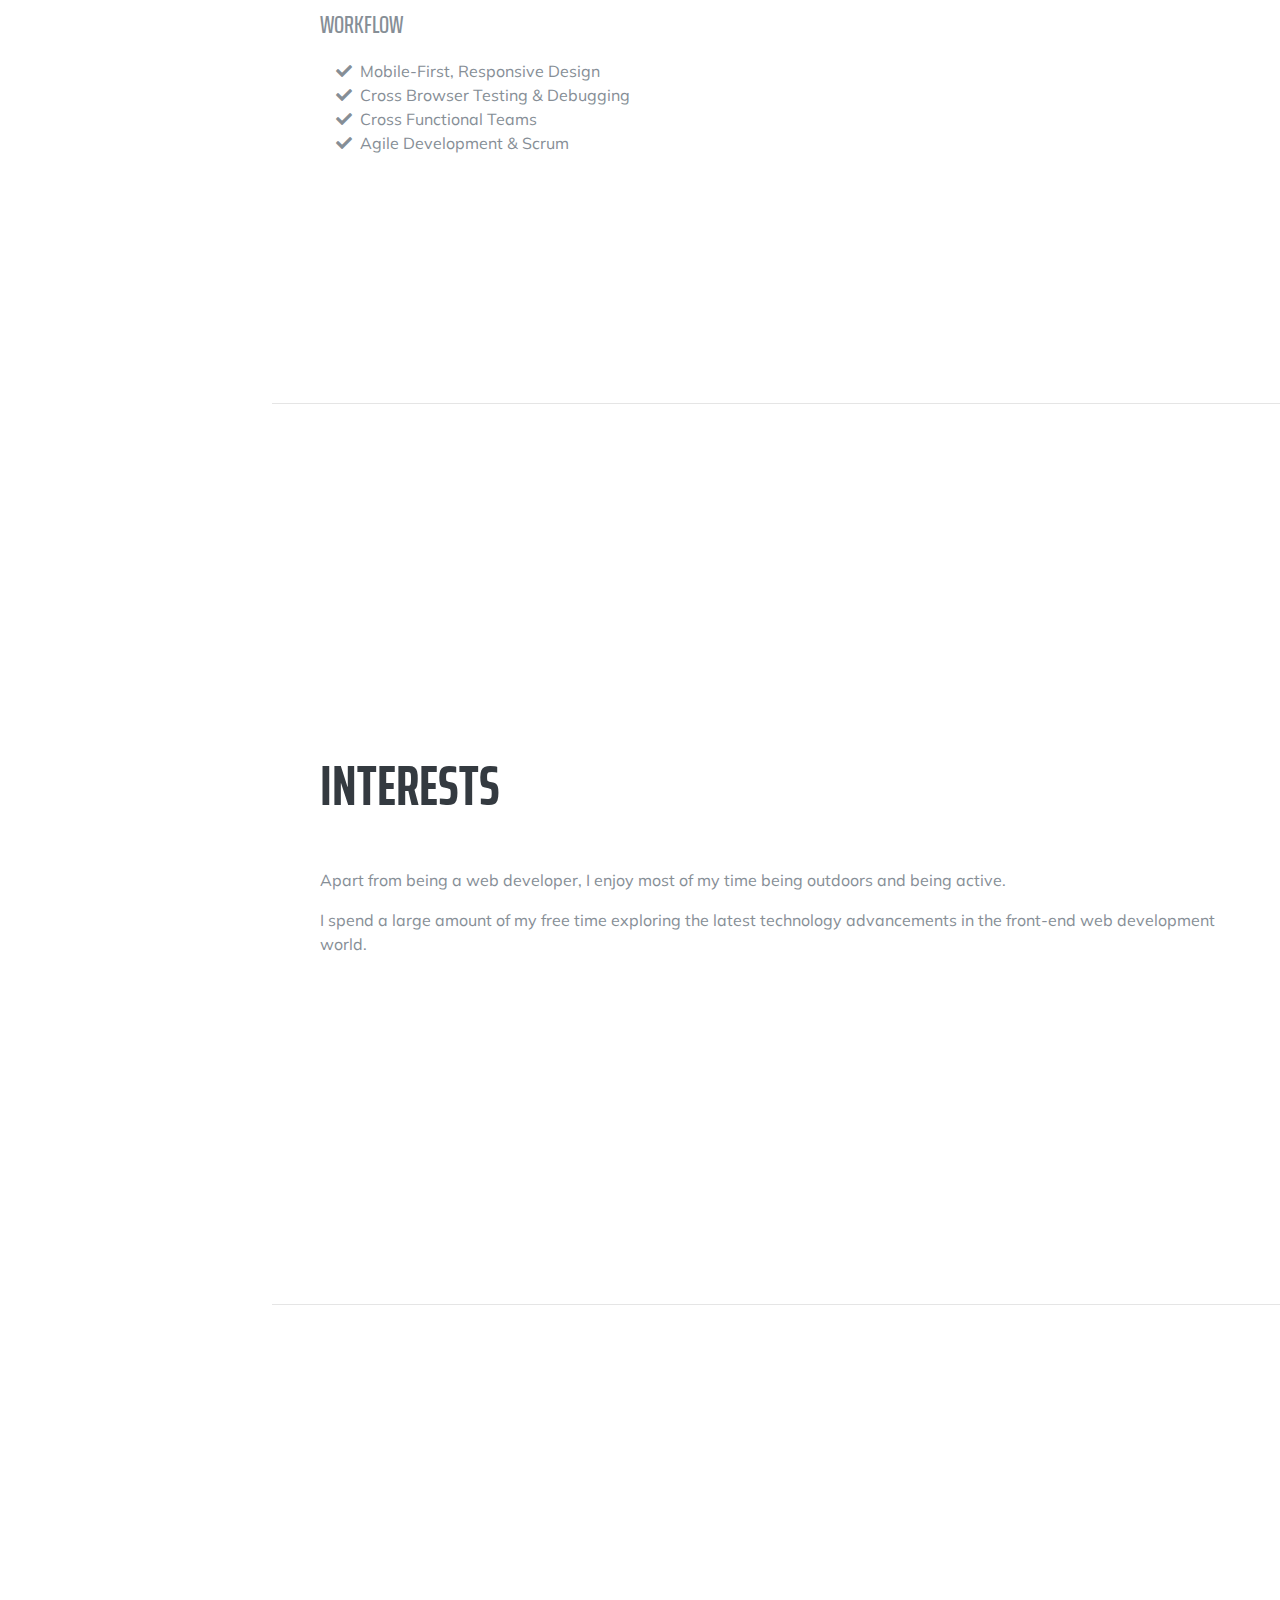
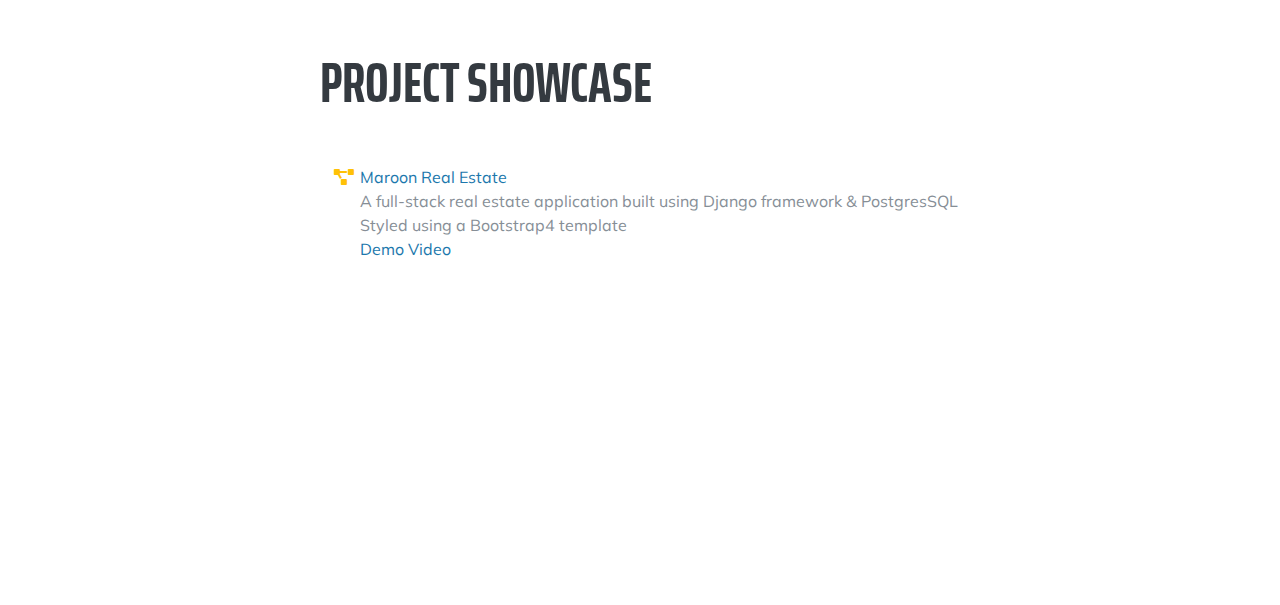
==== commit fce5c8eb: "removed phone number" ====
--- a/index.html
+++ b/index.html
@@ -66,7 +66,7 @@
         <h1 class="mb-0">Jace
           <span class="text-primary">Key</span>
         </h1>
-        <div class="subheading mb-5">Software & Web Developer · (713) 447-7051 ·
+        <div class="subheading mb-5">Software & Web Developer ·
           <a href="mailto:jacebkey@gmail.com">jacebkey@gmail.com</a>
         </div>
         <p class="lead mb-5">My name is Jace Key and I am a first generation graduate from Texas A&M University with a Bachelor of Science in Computer Science and a minor in Business.
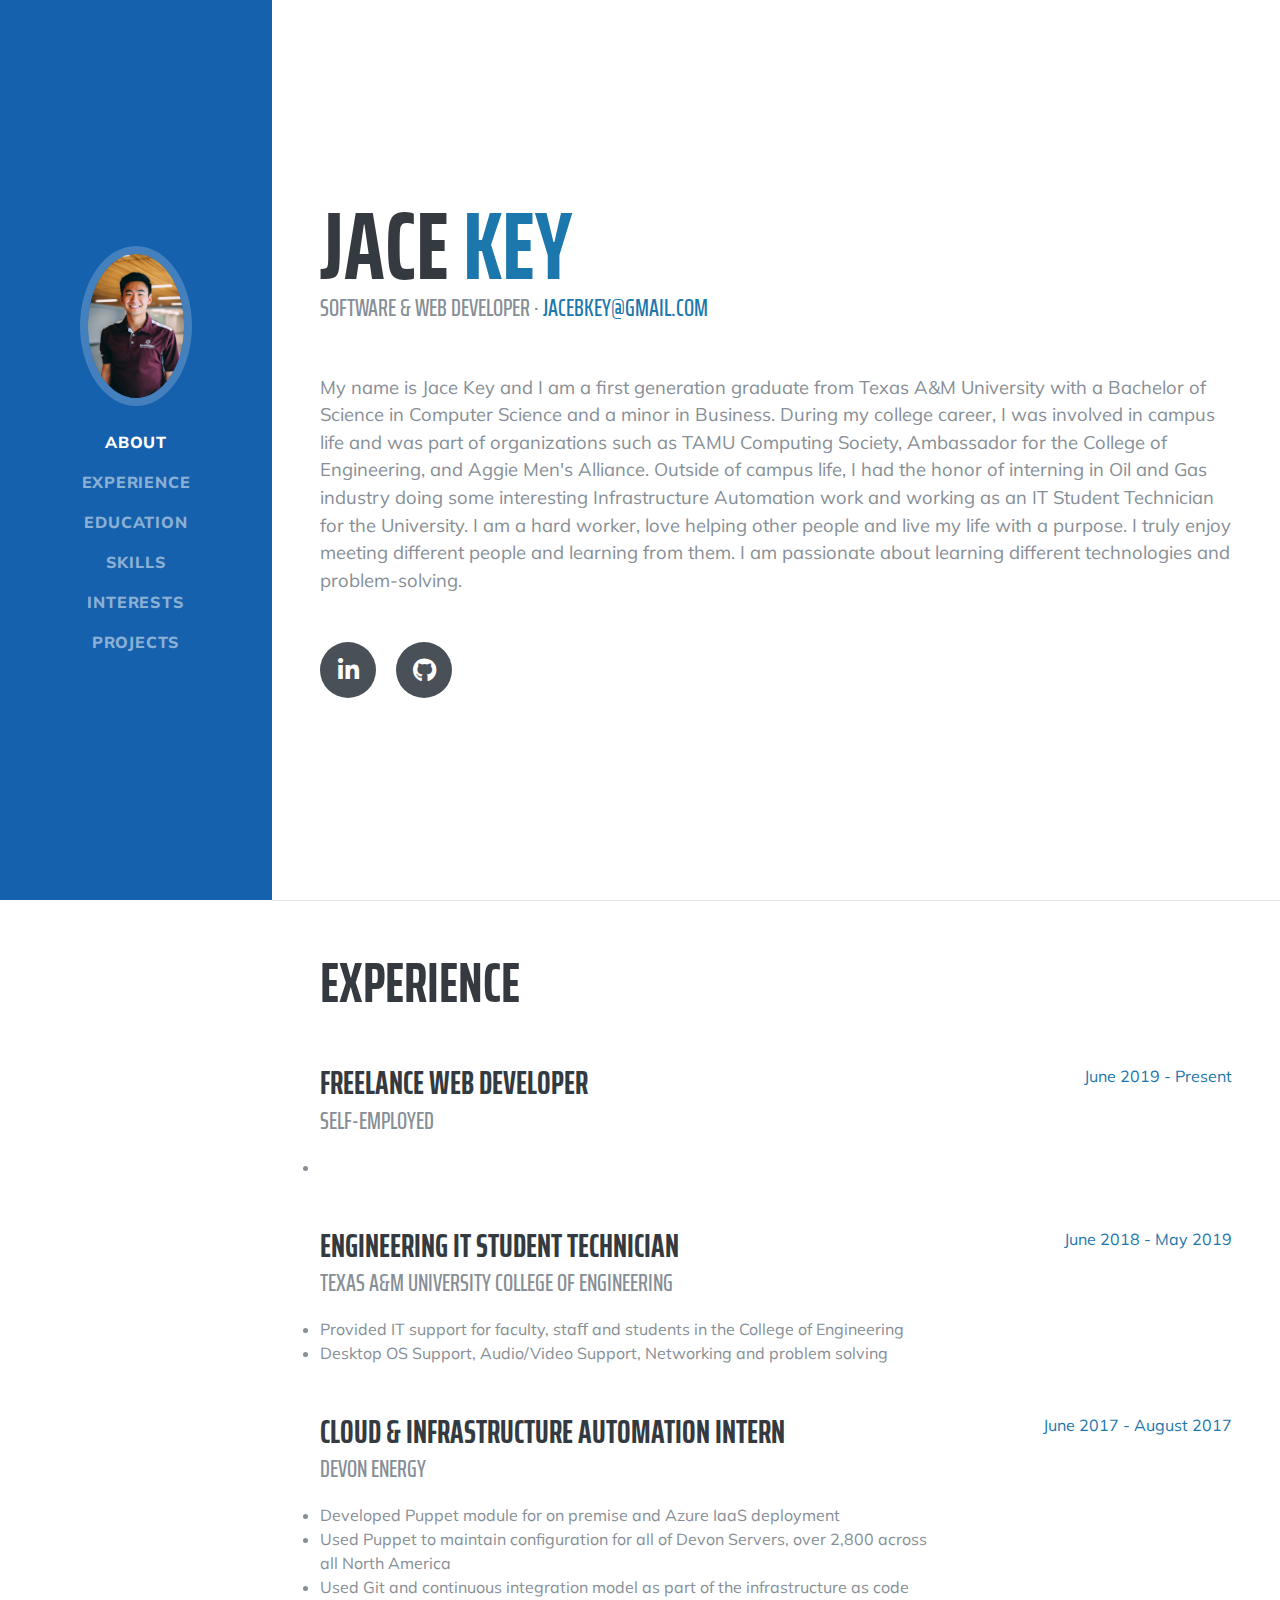
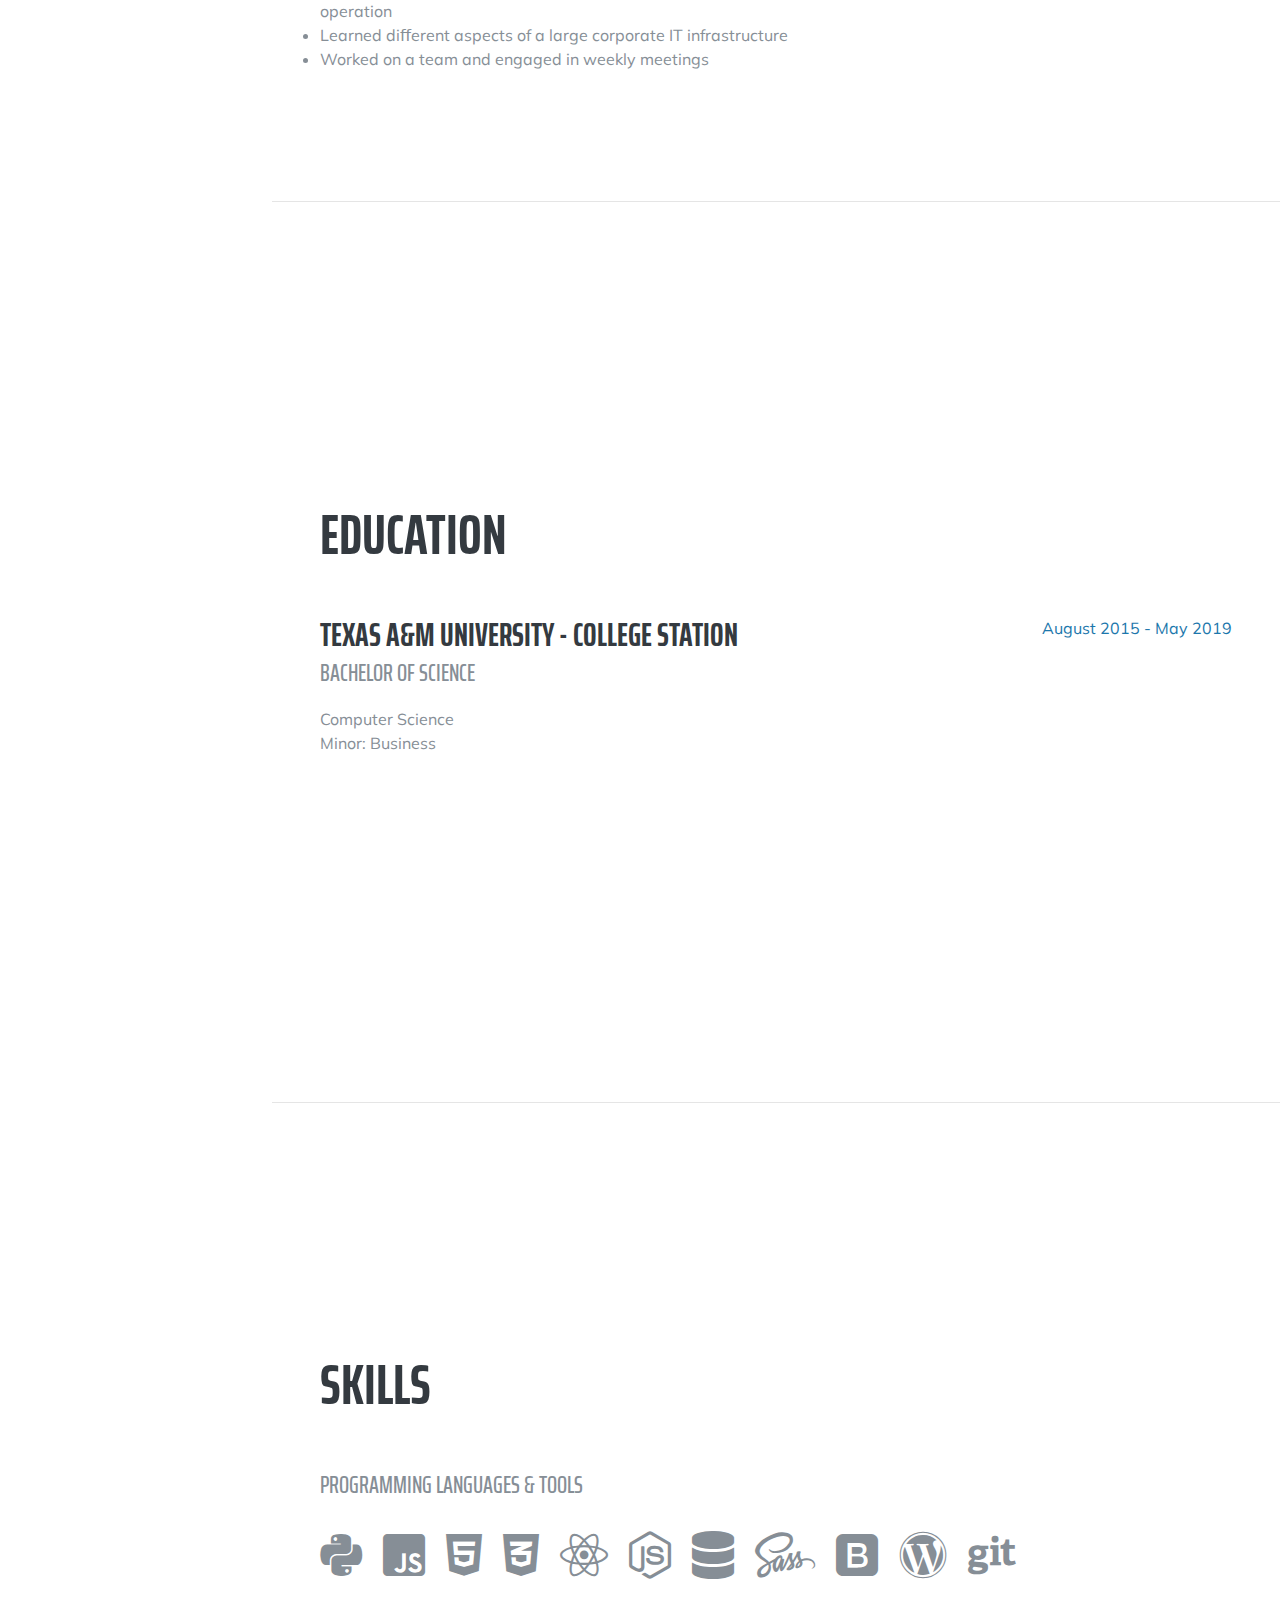
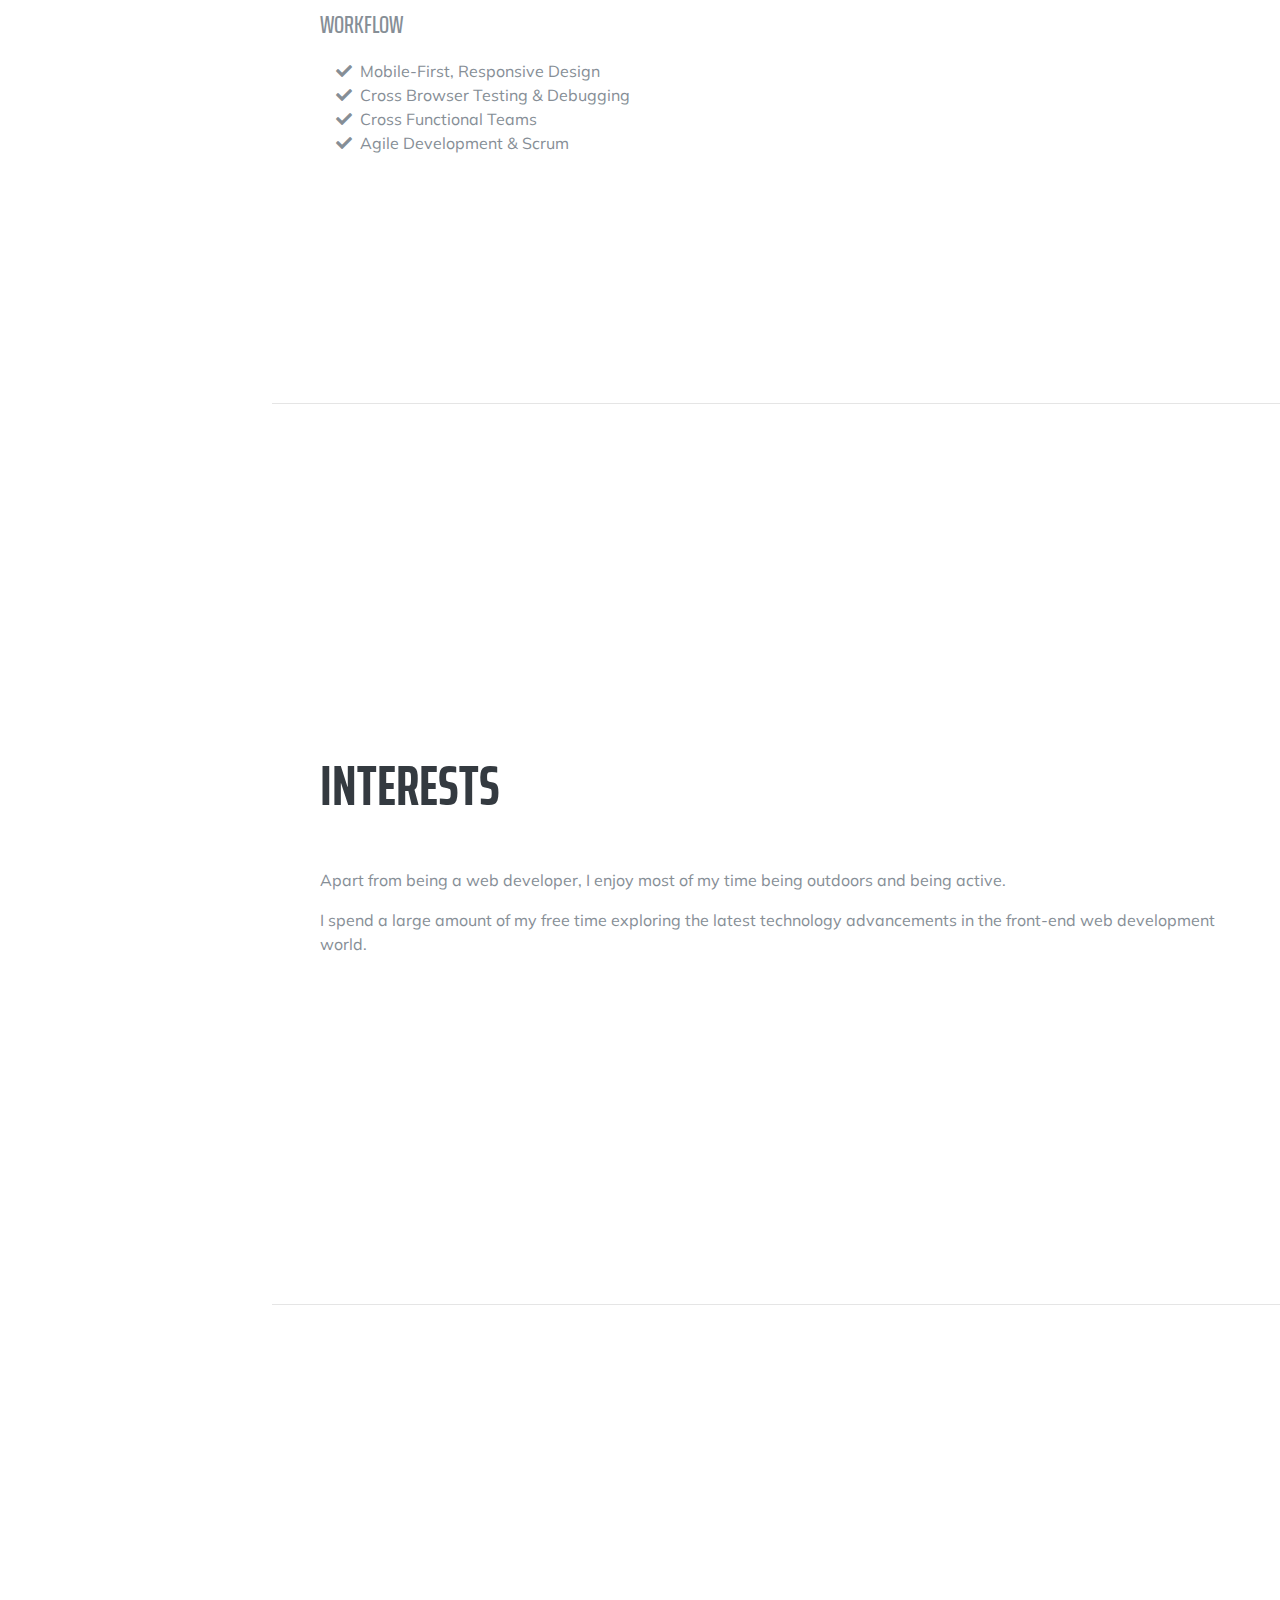
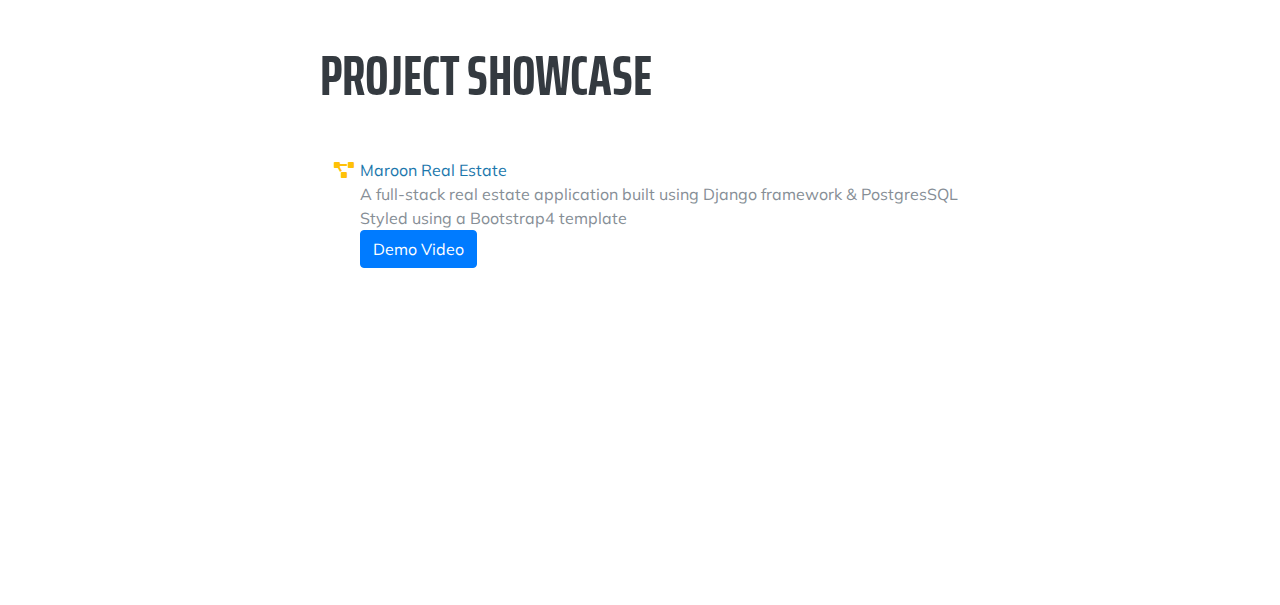
==== commit d5ba0ed9: "Added demo video function" ====
--- a/index.html
+++ b/index.html
@@ -19,7 +19,7 @@
   <link href="vendor/fontawesome-free/css/all.min.css" rel="stylesheet">
 
   <!-- Custom styles for this template -->
-  <link href="css/resume.min.css" rel="stylesheet">
+  <link href="css/resume.css" rel="stylesheet">
 
 </head>
 
@@ -79,7 +79,7 @@
         </p>
         <div class="social-icons">
           <a href="https://www.linkedin.com/in/jace-key/" target="_blank">
-            <i class="fab fa-linkedin-in" ></i>
+            <i class="fab fa-linkedin-in"></i>
           </a>
           <a href="https://github.com/jacebkey" target="_blank">
             <i class="fab fa-github"></i>
@@ -241,14 +241,35 @@
             <i class="fa-li fa fa-project-diagram text-warning"></i>
             <a href="http://206.189.196.239/" target="_blank">Maroon Real Estate</a>
           </li>
-            <li>A full-stack real estate application built using Django framework & PostgresSQL</li>
-            <li>Styled using a Bootstrap4 template</li>
-            <li>
-              <a href="#" target="_blank">Demo Video</a>
-            </li>
+          <li>A full-stack real estate application built using Django framework & PostgresSQL</li>
+          <li>Styled using a Bootstrap4 template</li>
+          <li>
+            <button type="button" class="btn btn-primary video-btn" data-toggle="modal" data-src="https://www.youtube.com/embed/Vi9_LPCuhQA" data-target="#myModal">
+              Demo Video
+            </button>
+          </li>
 
         </ul>
       </div>
+
+      <!-- Modal -->
+      <div class="modal fade" id="myModal" tabindex="-1" role="dialog" aria-labelledby="exampleModalLabel" aria-hidden="true">
+        <div class="modal-dialog" role="document">
+          <div class="modal-content">
+            <div class="modal-body">
+
+              <button type="button" class="close" data-dismiss="modal" aria-label="Close">
+                <span aria-hidden="true">&times;</span>
+              </button>
+              <!-- 16:9 aspect ratio -->
+              <div class="embed-responsive embed-responsive-16by9">
+                <iframe class="embed-responsive-item" src="" id="video" allowscriptaccess="always" allow="autoplay"></iframe>
+              </div>
+            </div>
+          </div>
+        </div>
+      </div>
+
     </section>
 
   </div>
@@ -261,7 +282,8 @@
   <script src="vendor/jquery-easing/jquery.easing.min.js"></script>
 
   <!-- Custom scripts for this template -->
-  <script src="js/resume.min.js"></script>
+  <script src="js/resume.js"></script>
+  <script src="js/video.js"></script>
 
 </body>
 
--- a/css/resume.css
+++ b/css/resume.css
@@ -0,0 +1,207 @@
+/*!
+ * Start Bootstrap - Resume v5.0.8 (https://startbootstrap.com/template-overviews/resume)
+ * Copyright 2013-2019 Start Bootstrap
+ * Licensed under MIT (https://github.com/BlackrockDigital/startbootstrap-resume/blob/master/LICENSE)
+ */
+body {
+  font-family: Muli, -apple-system, BlinkMacSystemFont, 'Segoe UI', Roboto, 'Helvetica Neue', Arial, sans-serif, 'Apple Color Emoji', 'Segoe UI Emoji', 'Segoe UI Symbol', 'Noto Color Emoji';
+  padding-top: 54px;
+  color: #868e96
+}
+
+@media (min-width:992px) {
+  body {
+    padding-top: 0;
+    padding-left: 17rem
+  }
+}
+
+h1,
+h2,
+h3,
+h4,
+h5,
+h6 {
+  font-family: 'Saira Extra Condensed', -apple-system, BlinkMacSystemFont, 'Segoe UI', Roboto, 'Helvetica Neue', Arial, sans-serif, 'Apple Color Emoji', 'Segoe UI Emoji', 'Segoe UI Symbol', 'Noto Color Emoji';
+  font-weight: 700;
+  text-transform: uppercase;
+  color: #343a40
+}
+
+h1 {
+  font-size: 6rem;
+  line-height: 5.5rem
+}
+
+h2 {
+  font-size: 3.5rem
+}
+
+h3 {
+  font-size: 2rem
+}
+
+p.lead {
+  font-size: 1.15rem;
+  font-weight: 400
+}
+
+.subheading {
+  text-transform: uppercase;
+  font-weight: 500;
+  font-family: 'Saira Extra Condensed', -apple-system, BlinkMacSystemFont, 'Segoe UI', Roboto, 'Helvetica Neue', Arial, sans-serif, 'Apple Color Emoji', 'Segoe UI Emoji', 'Segoe UI Symbol', 'Noto Color Emoji';
+  font-size: 1.5rem
+}
+
+.social-icons a {
+  display: inline-block;
+  height: 3.5rem;
+  width: 3.5rem;
+  background-color: #495057;
+  color: #fff !important;
+  border-radius: 100%;
+  text-align: center;
+  font-size: 1.5rem;
+  line-height: 3.5rem;
+  margin-right: 1rem
+}
+
+.social-icons a:last-child {
+  margin-right: 0
+}
+
+.social-icons a:hover {
+  background-color: #1561ad
+}
+
+.dev-icons {
+  font-size: 3rem
+}
+
+.dev-icons .list-inline-item i:hover {
+  color: #1561ad
+}
+
+#sideNav .navbar-nav .nav-item .nav-link {
+  font-weight: 800;
+  letter-spacing: .05rem;
+  text-transform: uppercase
+}
+
+#sideNav .navbar-toggler:focus {
+  outline-color: #1c77ac
+}
+
+@media (min-width:992px) {
+  #sideNav {
+    text-align: center;
+    position: fixed;
+    top: 0;
+    left: 0;
+    display: flex;
+    flex-direction: column;
+    width: 17rem;
+    height: 100vh
+  }
+
+  #sideNav .navbar-brand {
+    display: flex;
+    margin: auto auto 0;
+    padding: .5rem
+  }
+
+  #sideNav .navbar-brand .img-profile {
+    max-width: 10rem;
+    max-height: 10rem;
+    border: .5rem solid rgba(255, 255, 255, .2)
+  }
+
+  #sideNav .navbar-collapse {
+    display: flex;
+    align-items: flex-start;
+    flex-grow: 0;
+    width: 100%;
+    margin-bottom: auto
+  }
+
+  #sideNav .navbar-collapse .navbar-nav {
+    flex-direction: column;
+    width: 100%
+  }
+
+  #sideNav .navbar-collapse .navbar-nav .nav-item {
+    display: block
+  }
+
+  #sideNav .navbar-collapse .navbar-nav .nav-item .nav-link {
+    display: block
+  }
+}
+
+section.resume-section {
+  padding-top: 5rem !important;
+  padding-bottom: 5rem !important;
+  max-width: 75rem
+}
+
+section.resume-section .resume-item .resume-date {
+  min-width: none
+}
+
+@media (min-width:768px) {
+  section.resume-section {
+    min-height: 100vh
+  }
+
+  section.resume-section .resume-item .resume-date {
+    min-width: 18rem
+  }
+}
+
+@media (min-width:992px) {
+  section.resume-section {
+    padding-top: 3rem !important;
+    padding-bottom: 3rem !important
+  }
+}
+
+.bg-primary {
+  background-color: #1561ad !important
+}
+
+.text-primary {
+  color: #1c77ac !important
+}
+
+a {
+  color: #1c77ac
+}
+
+a:active,
+a:focus,
+a:hover {
+  color: #1561ad
+}
+
+
+.modal-dialog {
+  max-width: 800px;
+  margin: 30px auto;
+}
+
+
+.modal-body {
+  position: relative;
+  padding: 0px;
+}
+
+.close {
+  position: absolute;
+  right: -30px;
+  top: 0;
+  z-index: 999;
+  font-size: 2rem;
+  font-weight: normal;
+  color: #fff;
+  opacity: 1;
+}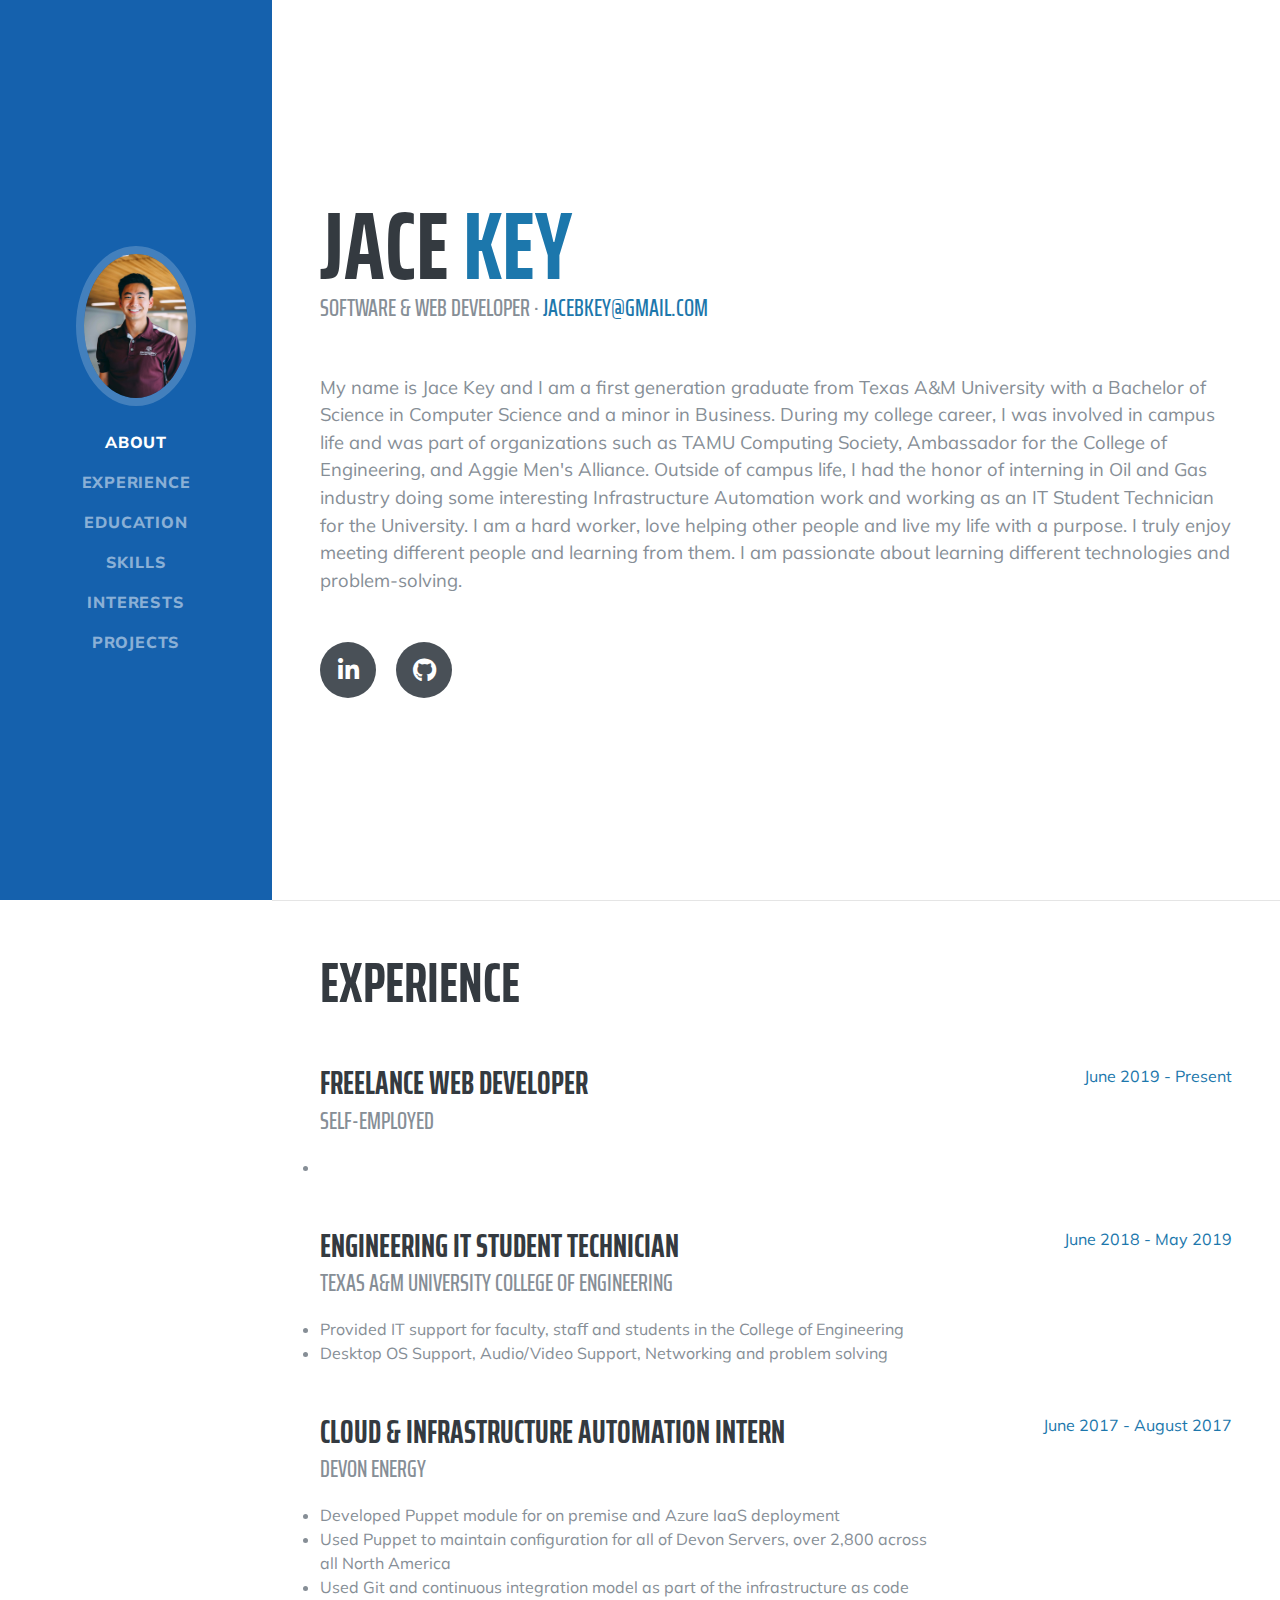
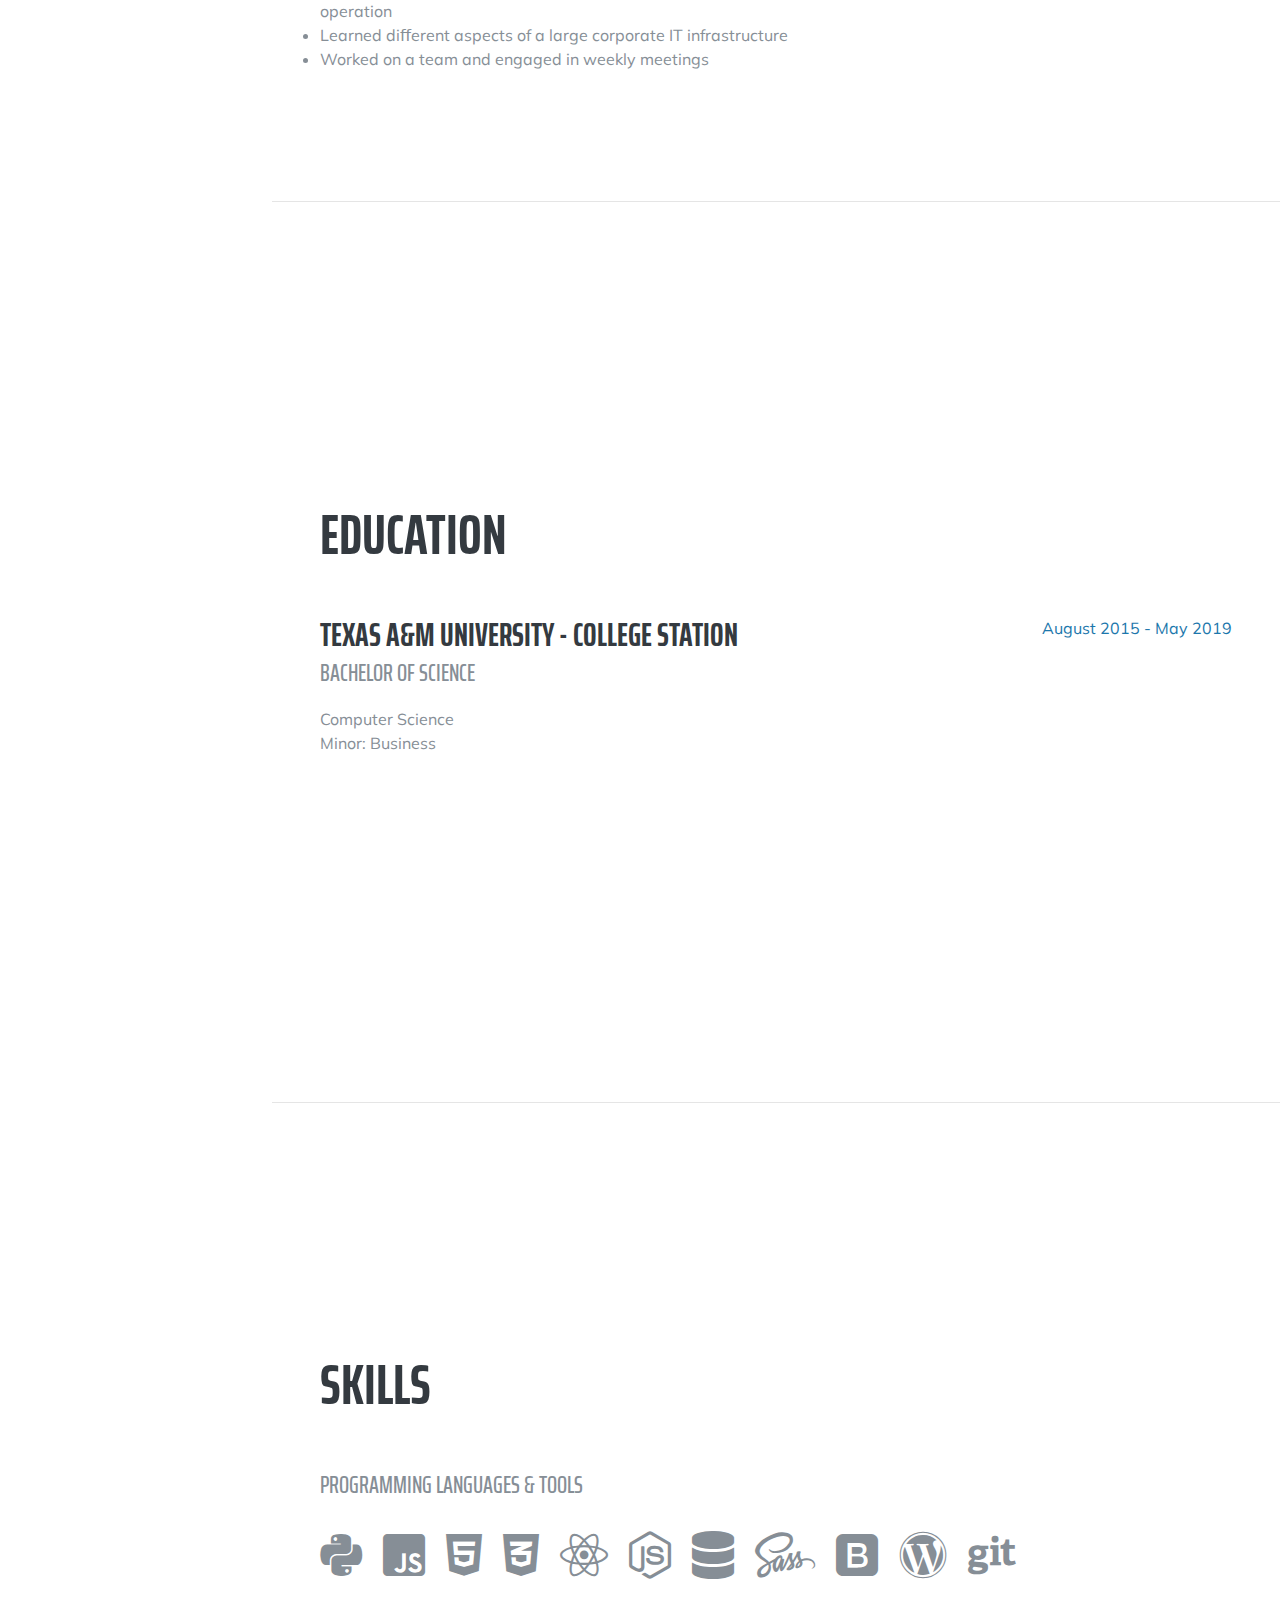
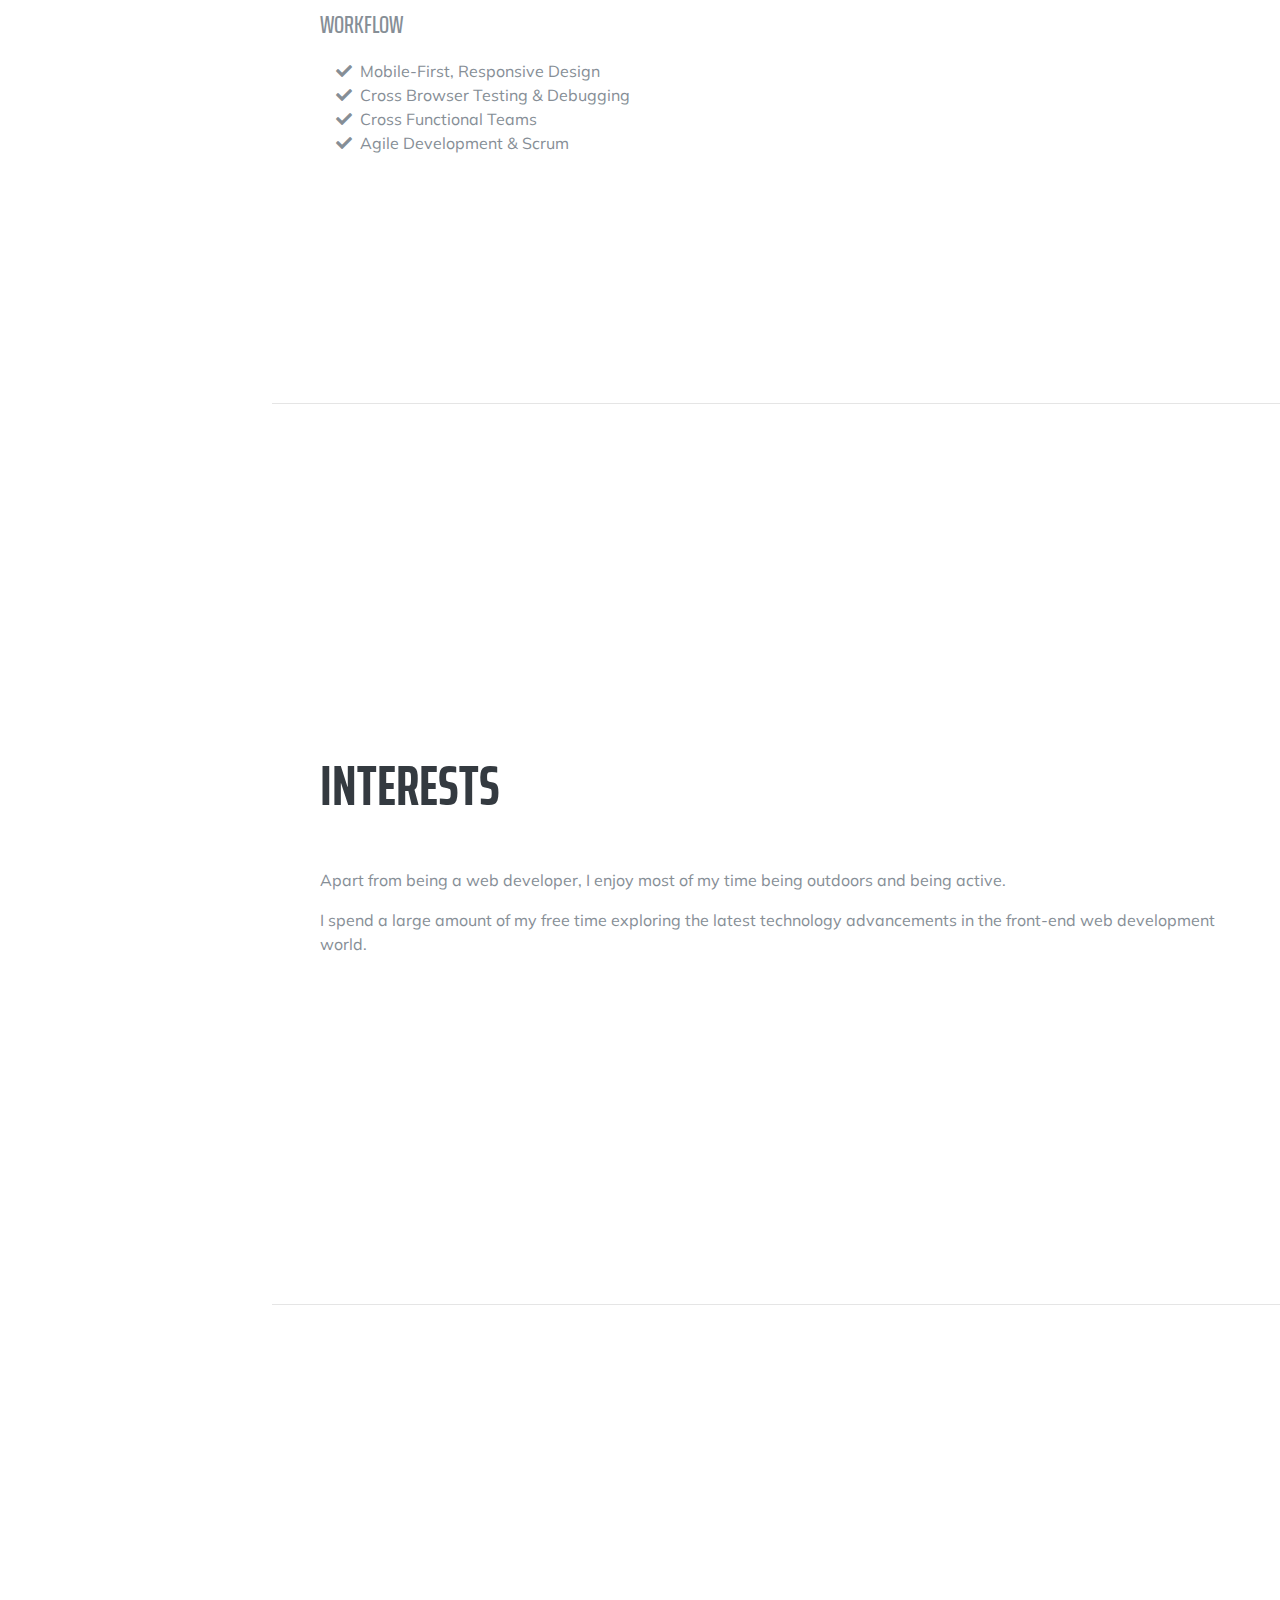
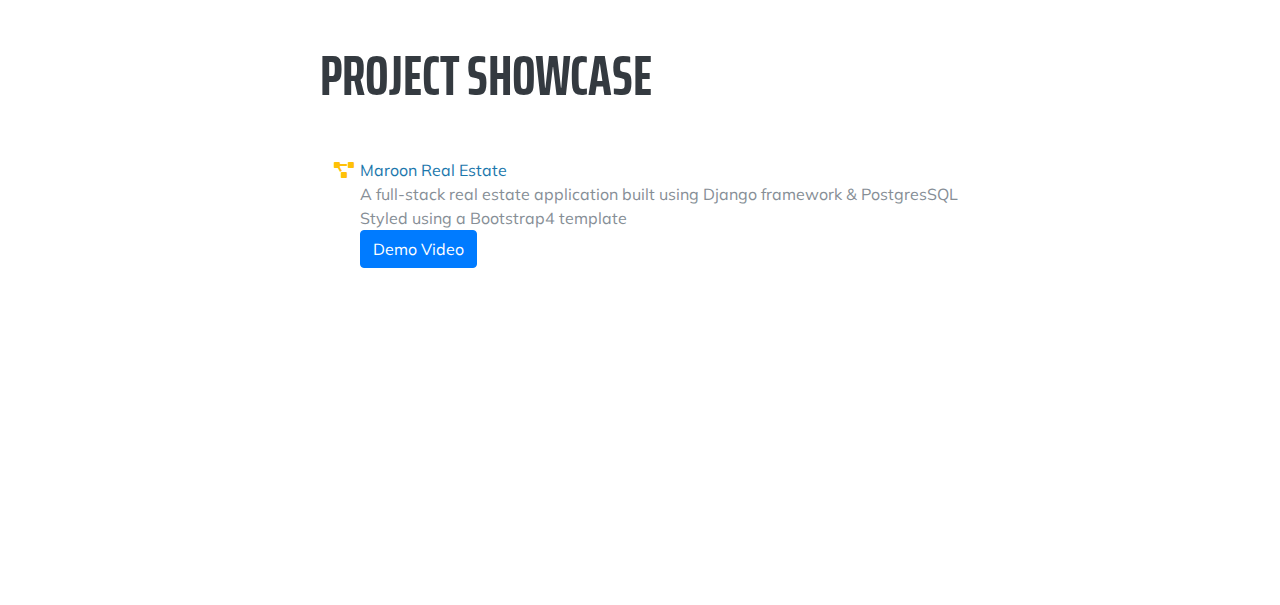
==== commit 31af3b3f: "added google Analytics" ====
--- a/index.html
+++ b/index.html
@@ -20,6 +20,15 @@
 
   <!-- Custom styles for this template -->
   <link href="css/resume.css" rel="stylesheet">
+  <!-- Global site tag (gtag.js) - Google Analytics -->
+  <script async src="https://www.googletagmanager.com/gtag/js?id=UA-150860387-1"></script>
+  <script>
+    window.dataLayer = window.dataLayer || [];
+    function gtag(){dataLayer.push(arguments);}
+    gtag('js', new Date());
+
+    gtag('config', 'UA-150860387-1');
+  </script>
 
 </head>
 
@@ -244,7 +253,7 @@
           <li>A full-stack real estate application built using Django framework & PostgresSQL</li>
           <li>Styled using a Bootstrap4 template</li>
           <li>
-            <button type="button" class="btn btn-primary video-btn" data-toggle="modal" data-src="https://www.youtube.com/embed/Vi9_LPCuhQA" data-target="#myModal">
+            <button type="button" class="btn btn-primary video-btn" data-toggle="modal" data-src="https://www.youtube.com/embed/C0DPdy98e4c" data-target="#myModal">
               Demo Video
             </button>
           </li>
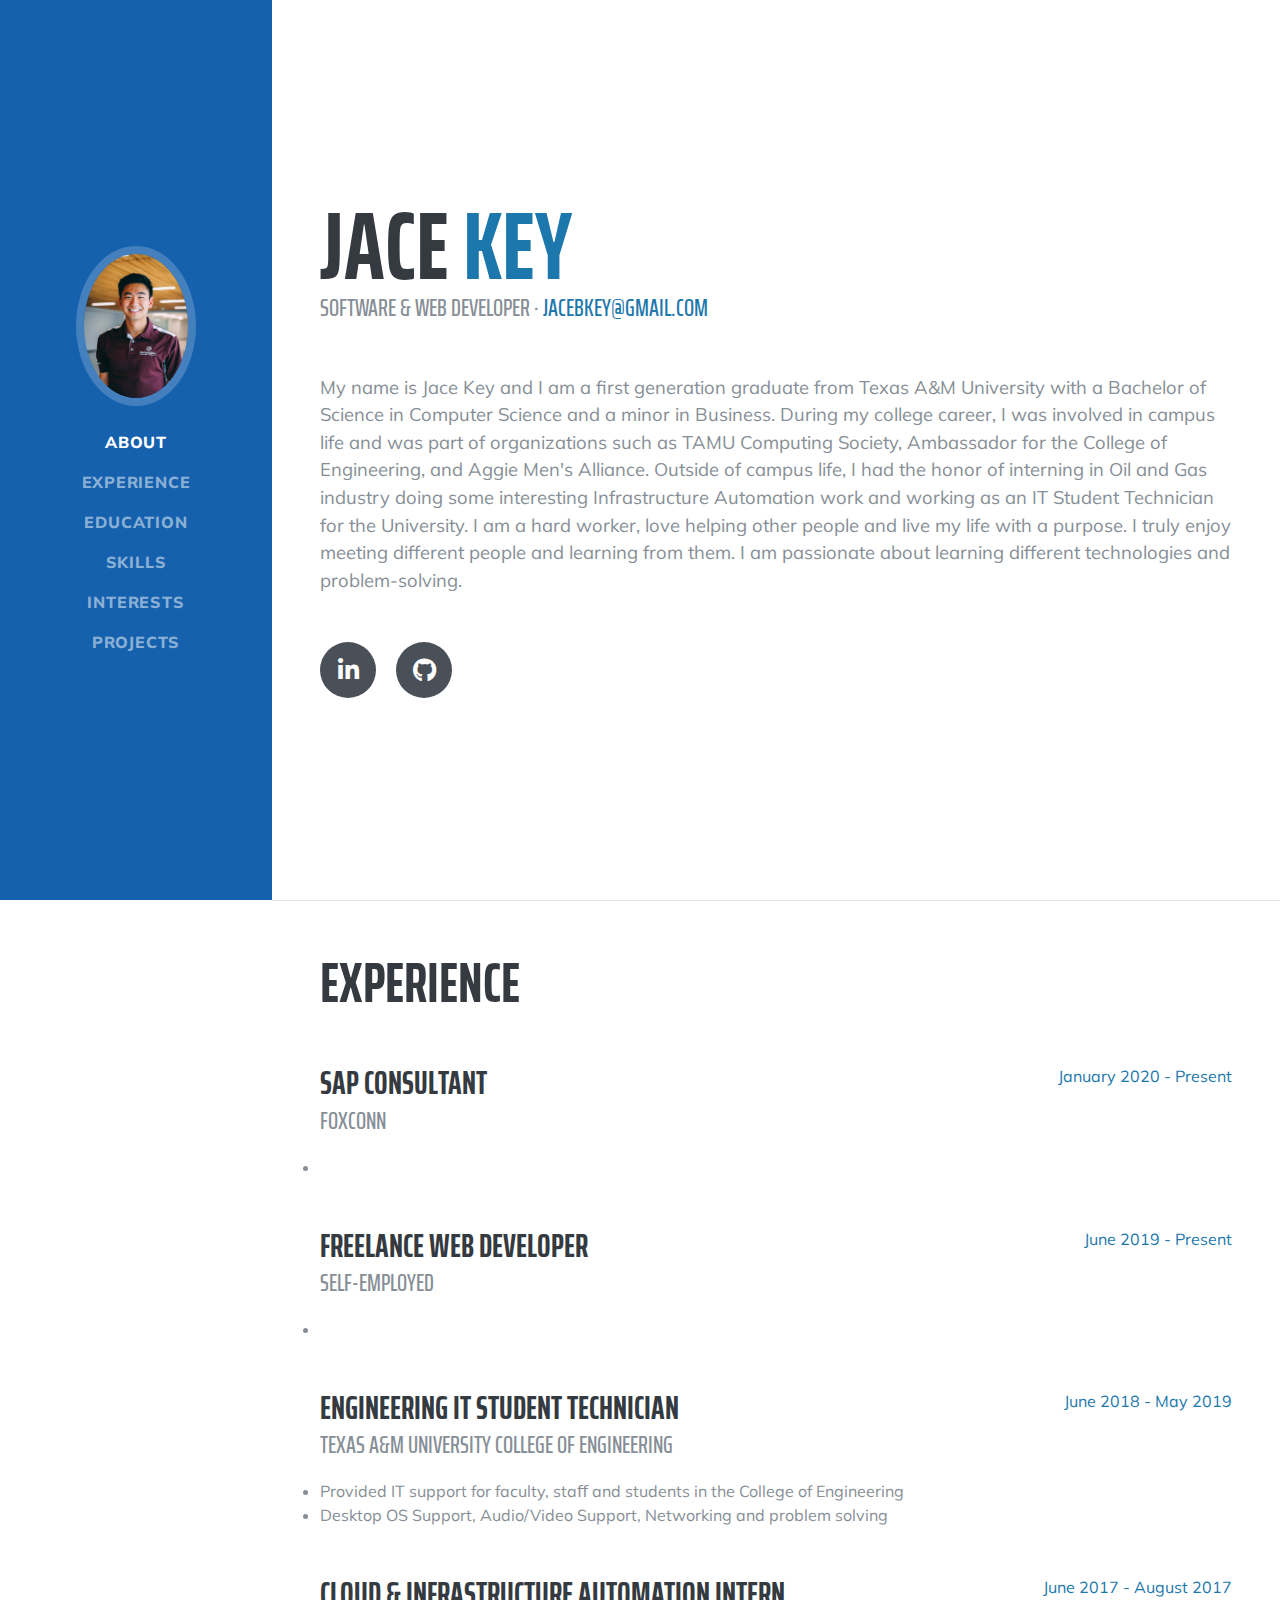
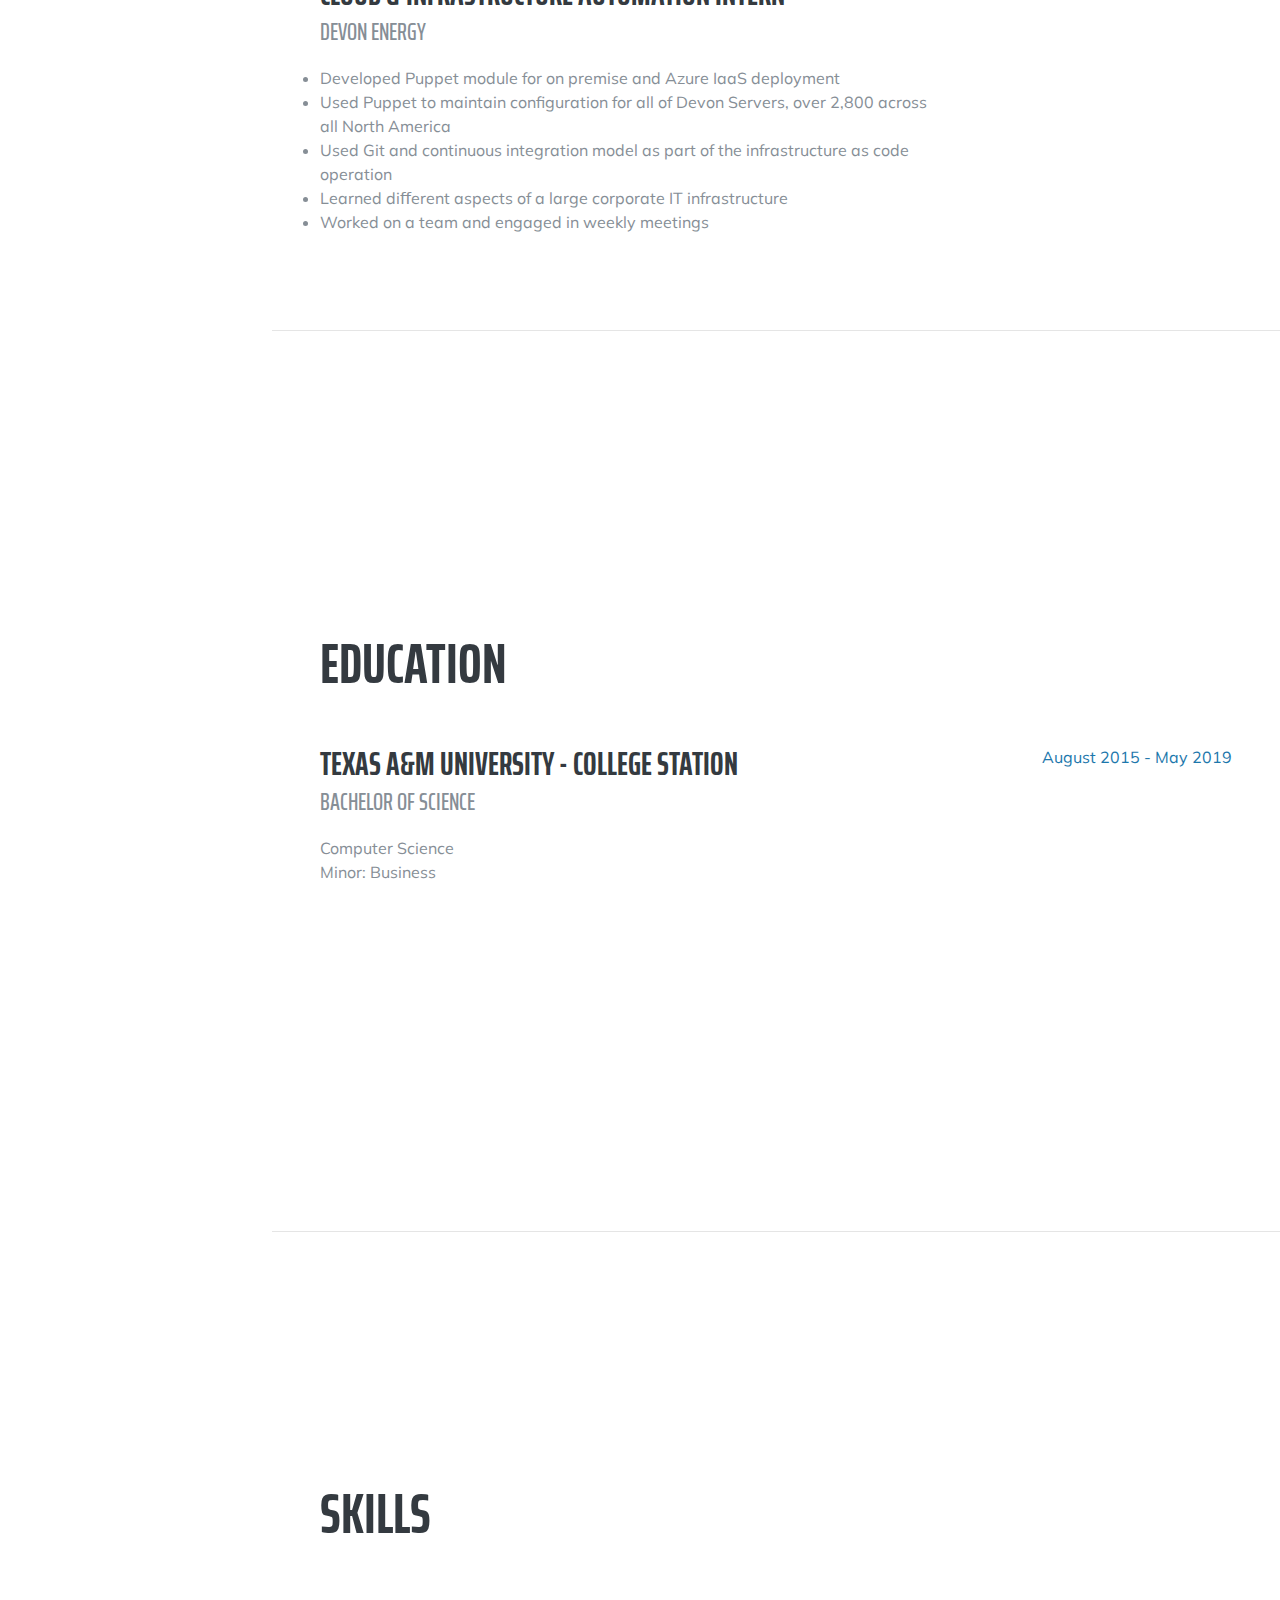
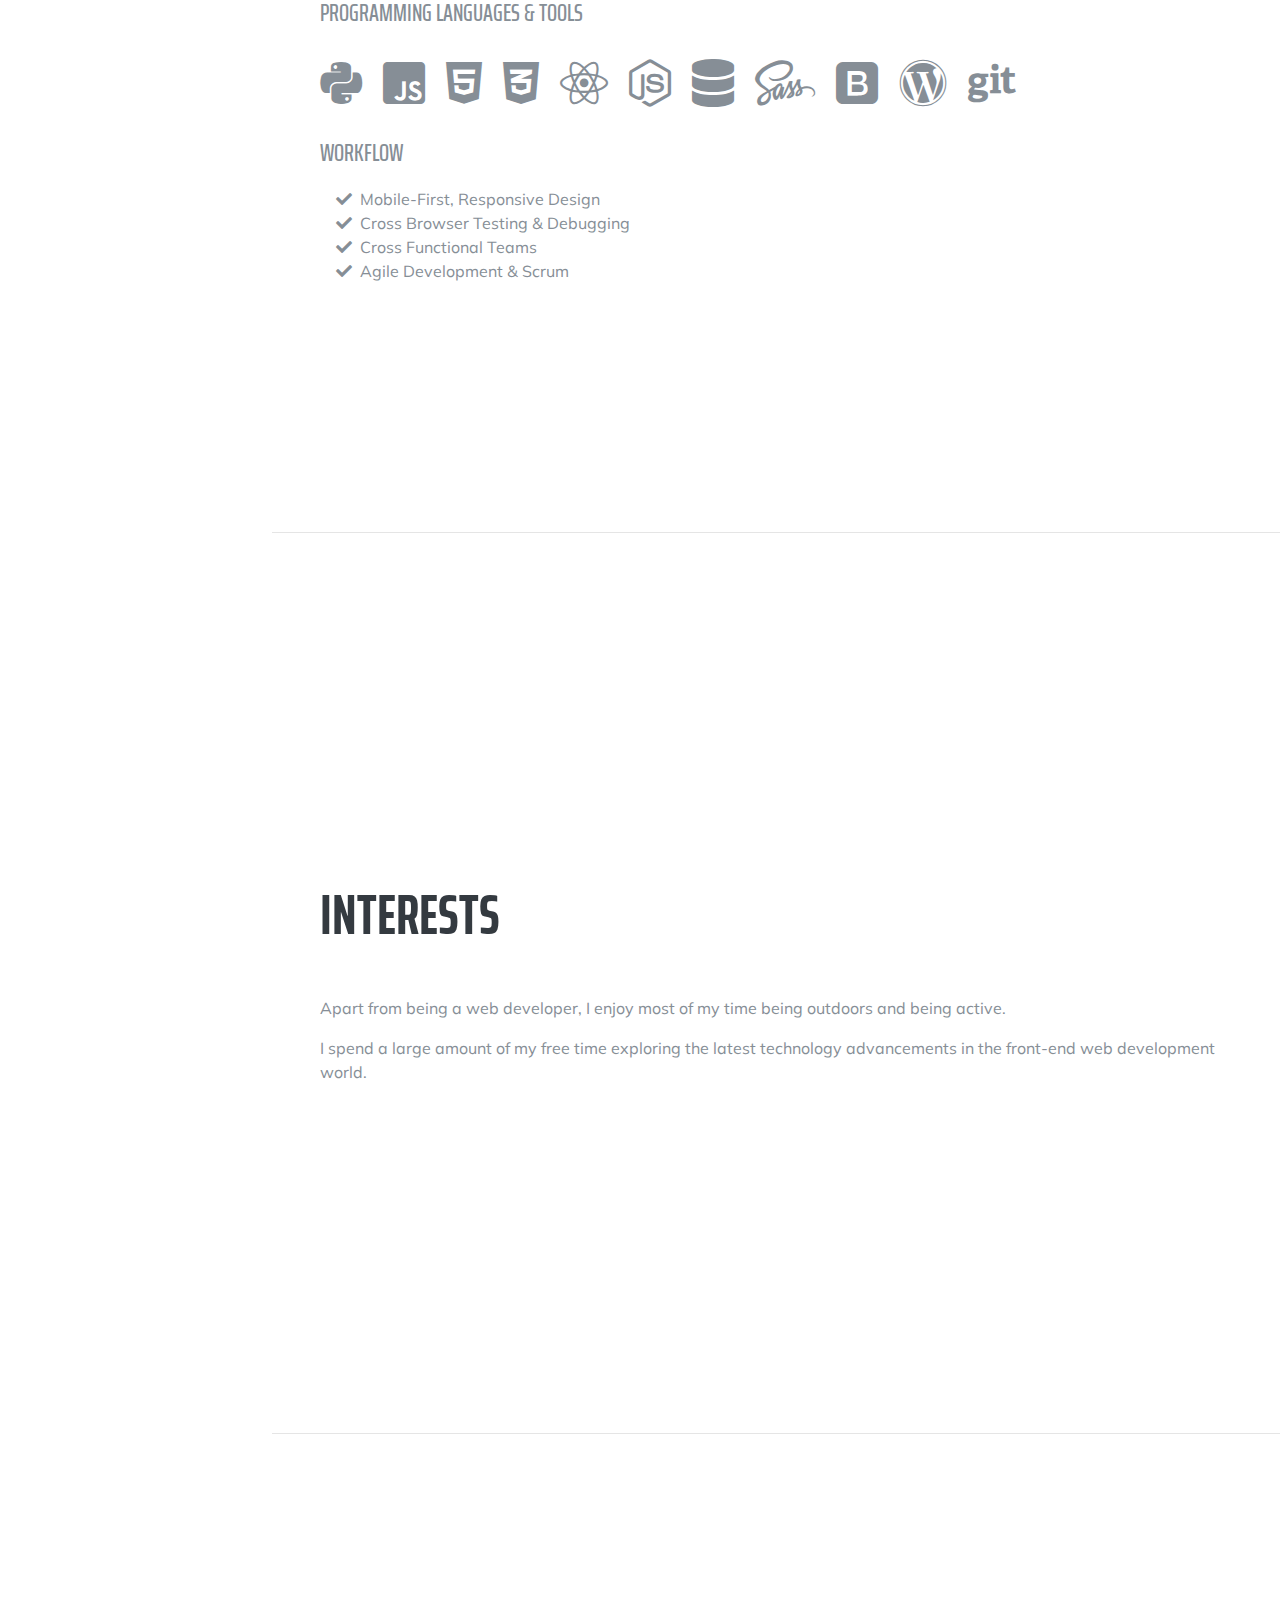
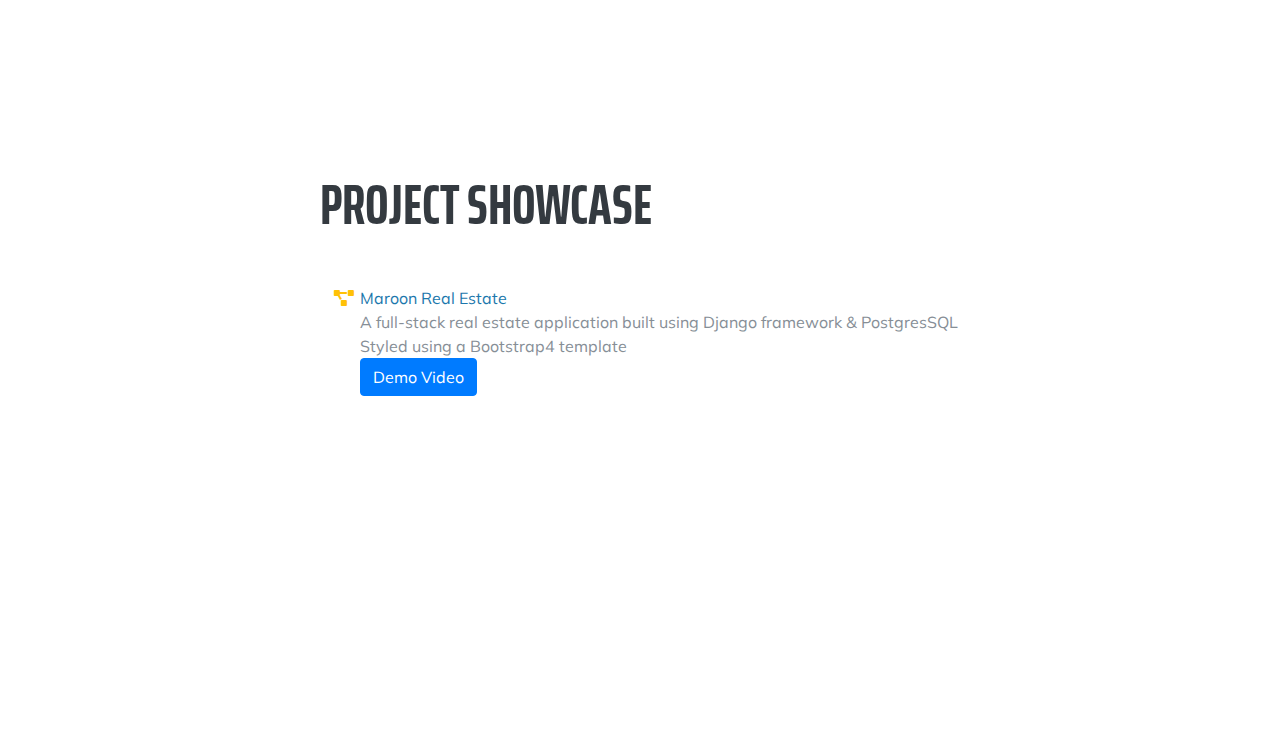
==== commit eaac9bf0: "updated SAP" ====
--- a/index.html
+++ b/index.html
@@ -24,7 +24,10 @@
   <script async src="https://www.googletagmanager.com/gtag/js?id=UA-150860387-1"></script>
   <script>
     window.dataLayer = window.dataLayer || [];
-    function gtag(){dataLayer.push(arguments);}
+
+    function gtag() {
+      dataLayer.push(arguments);
+    }
     gtag('js', new Date());
 
     gtag('config', 'UA-150860387-1');
@@ -103,6 +106,18 @@
       <div class="w-100">
         <h2 class="mb-5">Experience</h2>
 
+
+        <div class="resume-item d-flex flex-column flex-md-row justify-content-between mb-5">
+          <div class="resume-content">
+            <h3 class="mb-0">SAP Consultant</h3>
+            <div class="subheading mb-3">Foxconn</div>
+            <li></li>
+          </div>
+          <div class="resume-date text-md-right">
+            <span class="text-primary">January 2020 - Present</span>
+        </div>
+
+        </div>
         <div class="resume-item d-flex flex-column flex-md-row justify-content-between mb-5">
           <div class="resume-content">
             <h3 class="mb-0">Freelance Web Developer</h3>
